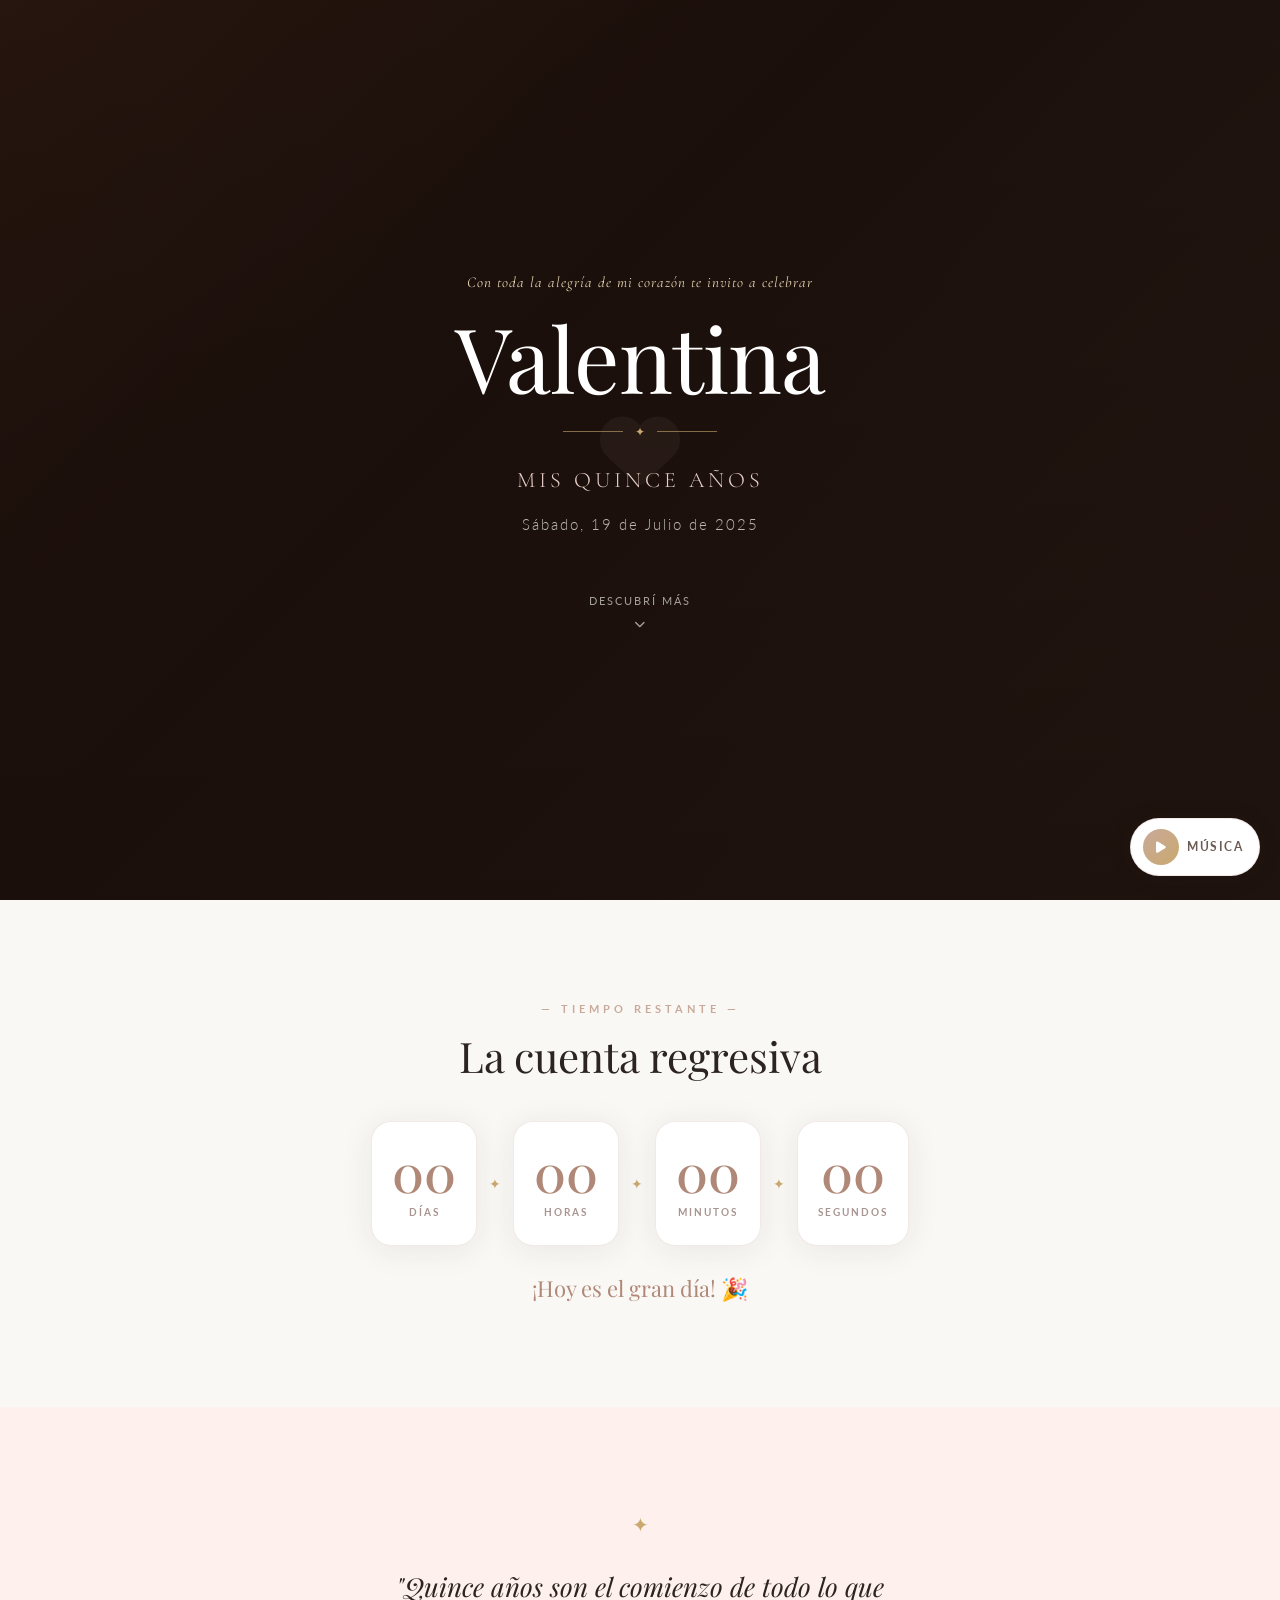
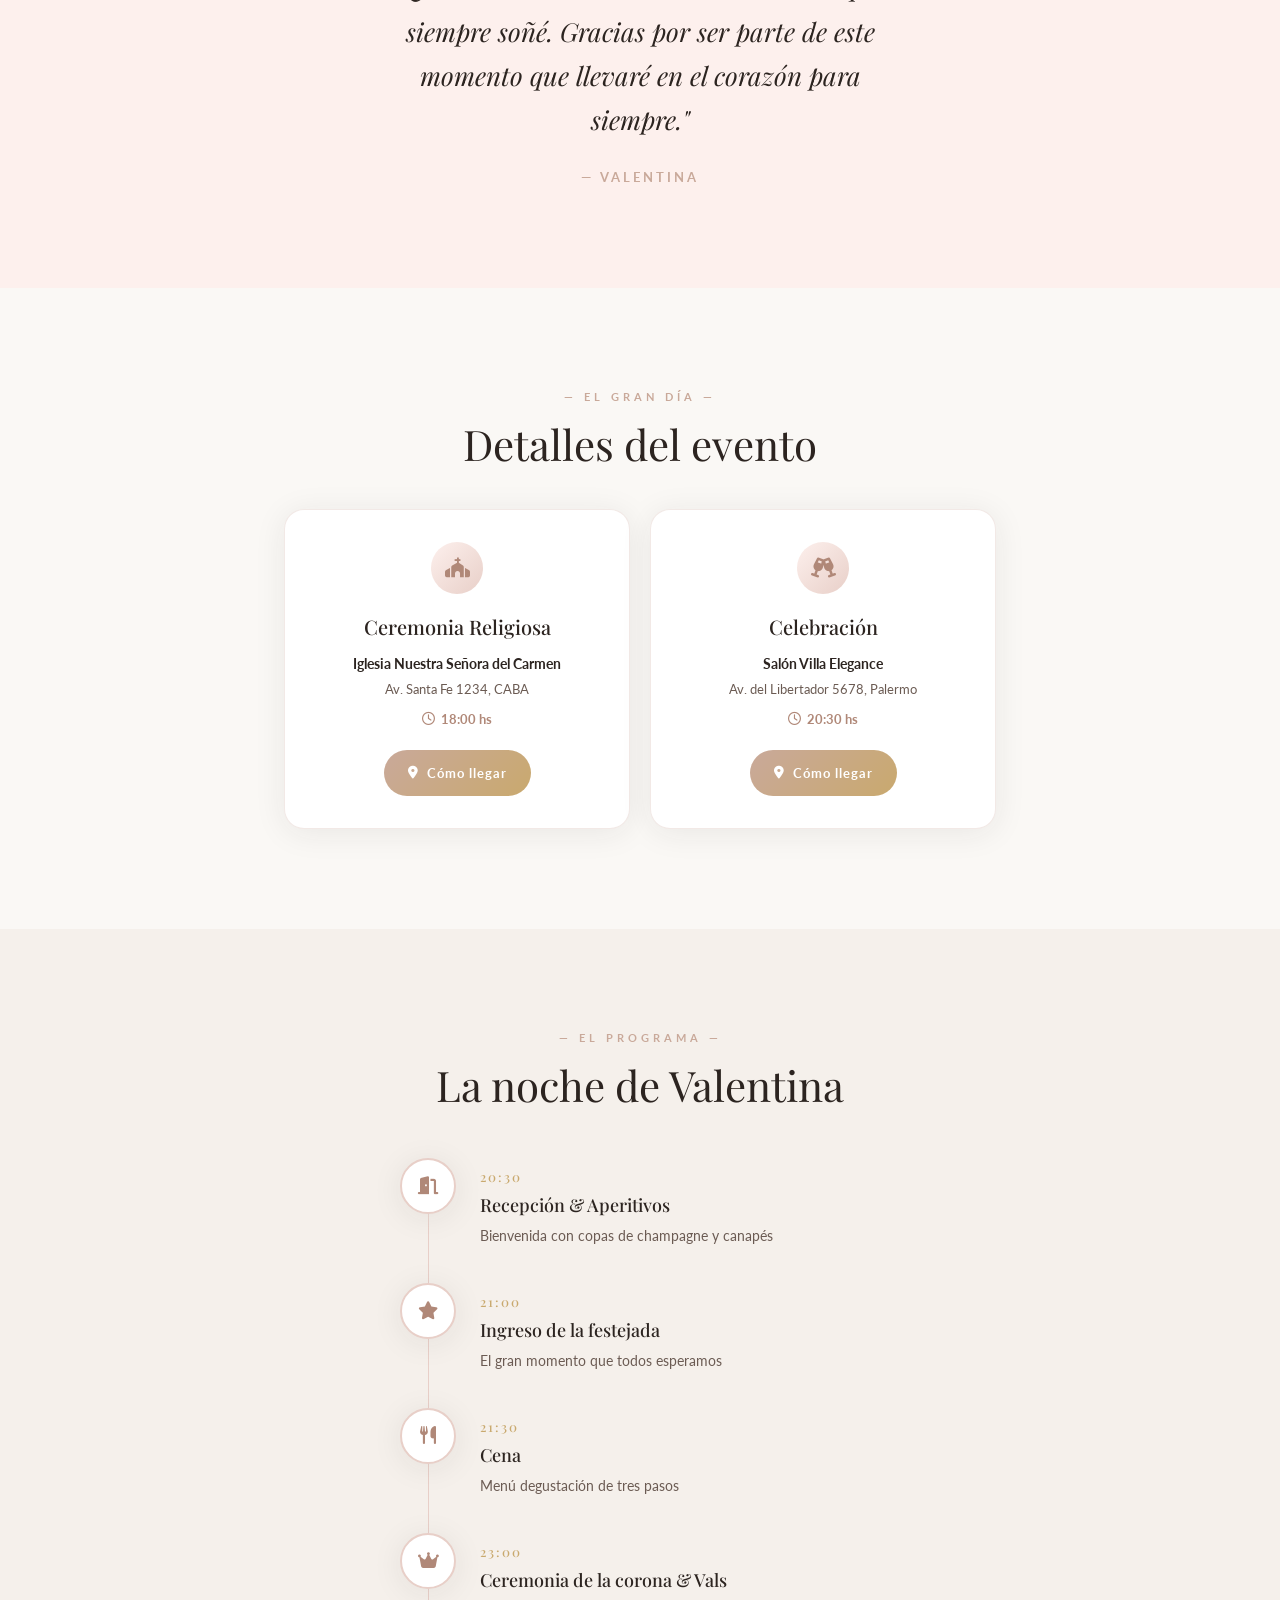
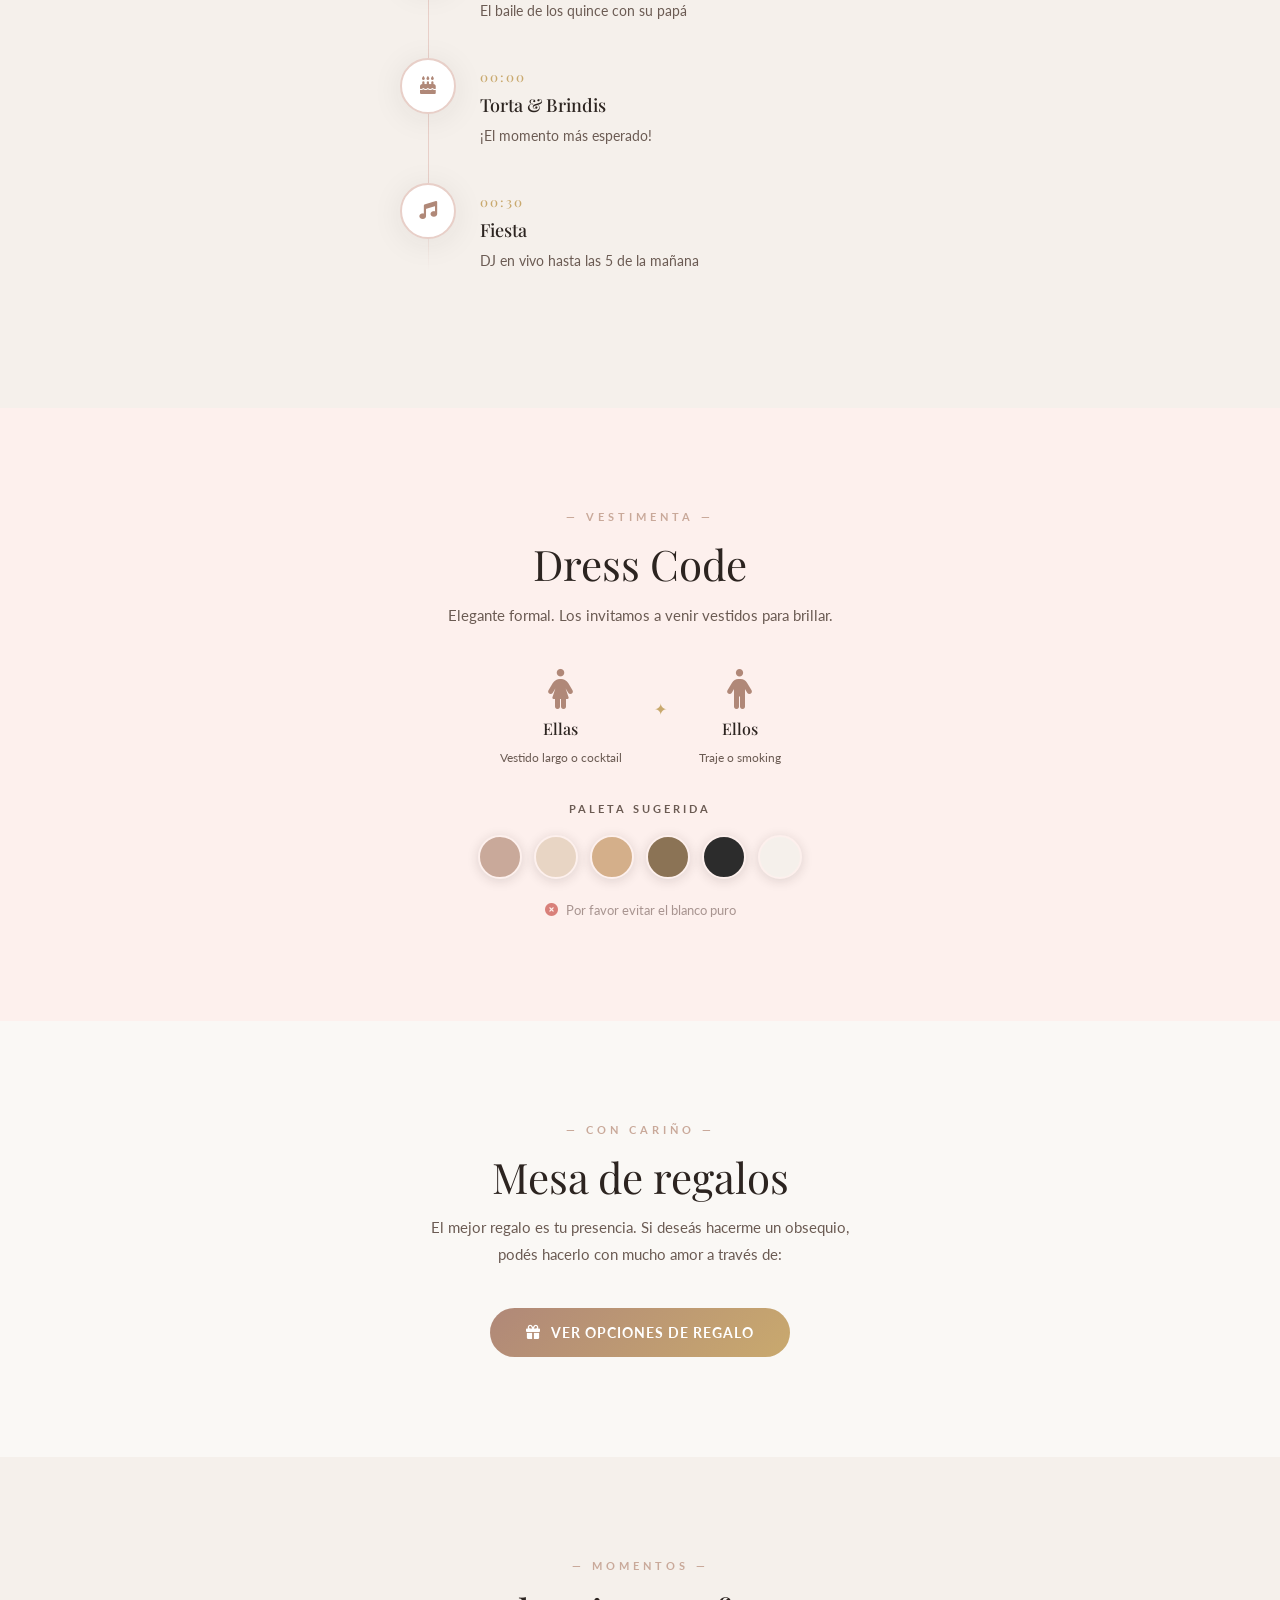
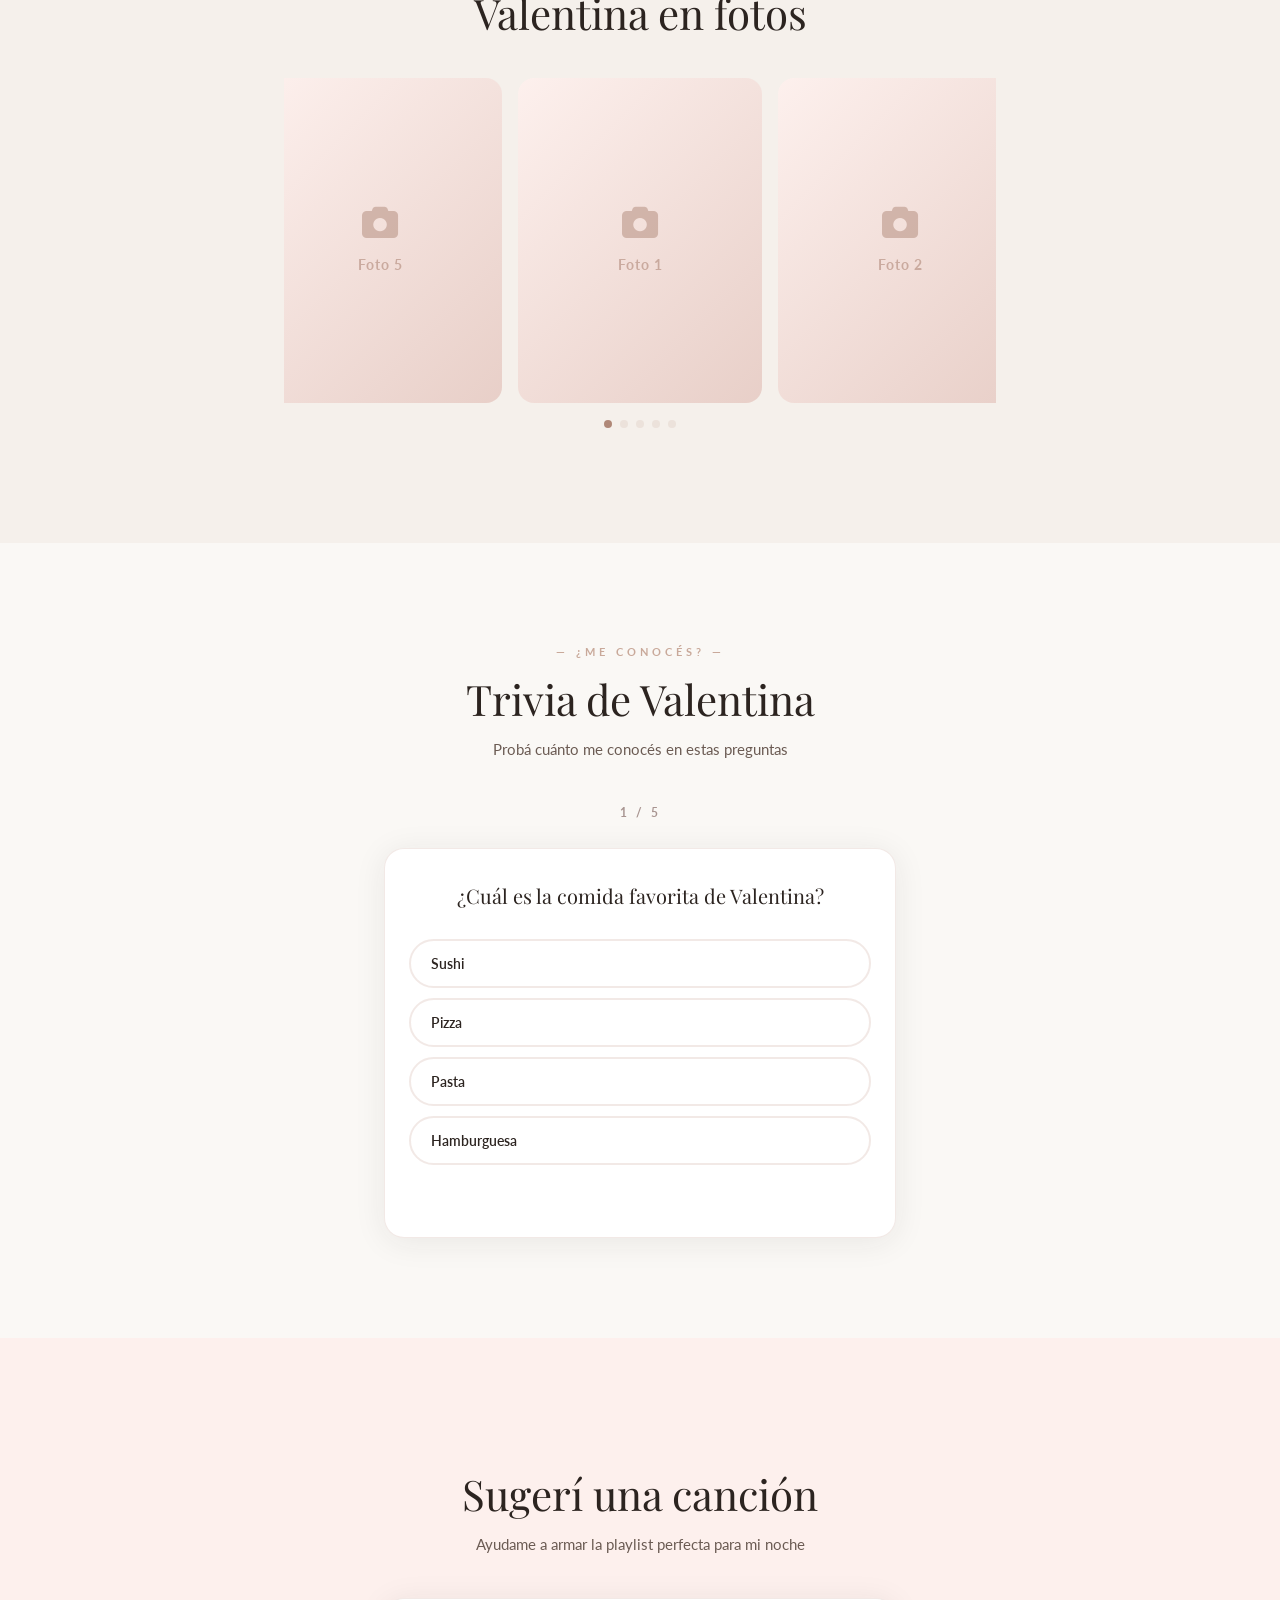
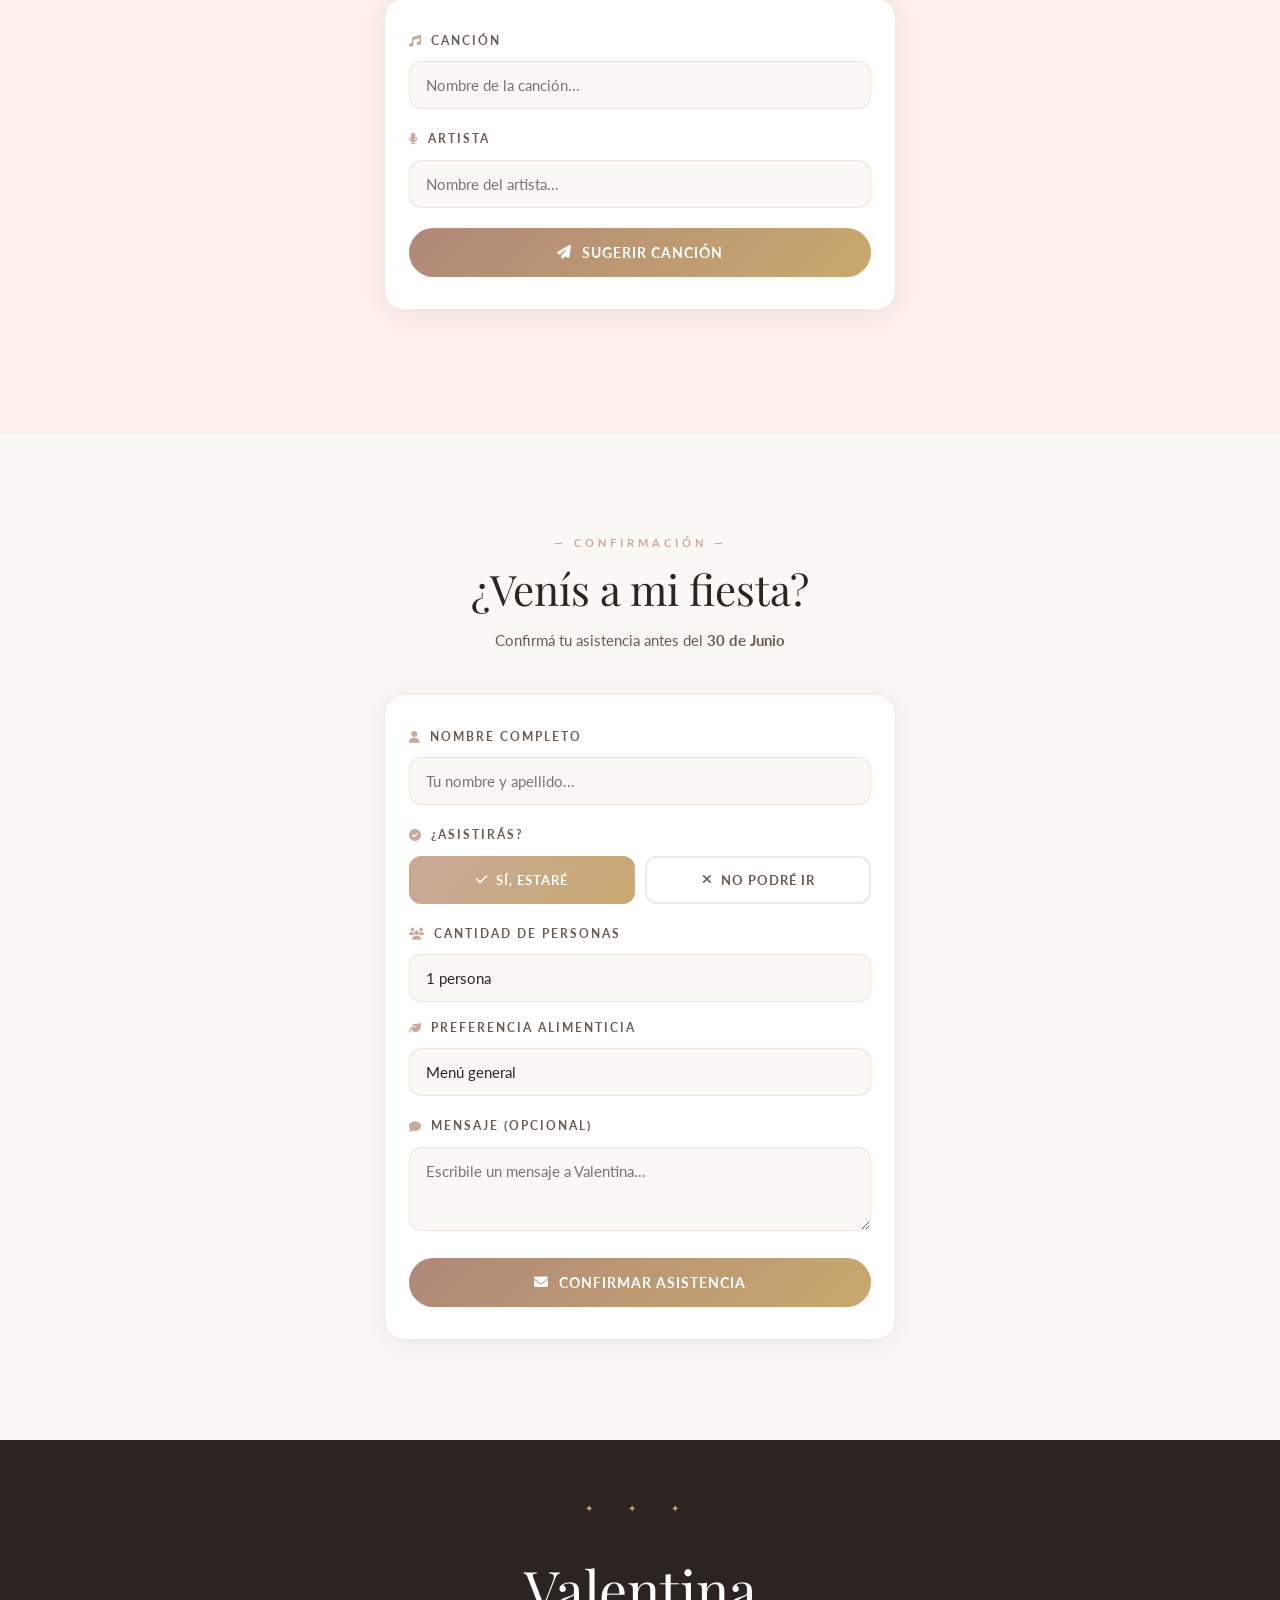
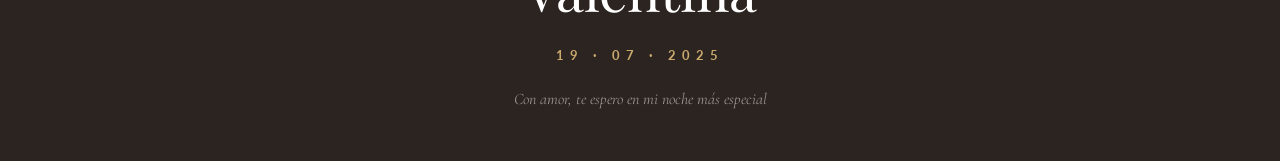
==== index.html @ 55b32919 "primera subida" ====
<!DOCTYPE html>
<html lang="es">
<head>
  <meta charset="UTF-8" />
  <meta name="viewport" content="width=device-width, initial-scale=1.0, maximum-scale=1.0" />
  <meta name="theme-color" content="#faf8f5" />
  <title>Valentina · XV Años</title>

  <!-- Preconnect -->
  <link rel="preconnect" href="https://fonts.googleapis.com" />
  <link rel="preconnect" href="https://fonts.gstatic.com" crossorigin />

  <!-- Google Fonts -->
  <link href="https://fonts.googleapis.com/css2?family=Playfair+Display:ital,wght@0,400;0,500;0,600;1,400;1,500&family=Lato:wght@300;400;700&family=Cormorant+Garamond:ital,wght@0,300;0,400;1,300;1,400&display=swap" rel="stylesheet" />

  <!-- Font Awesome -->
  <link rel="stylesheet" href="https://cdnjs.cloudflare.com/ajax/libs/font-awesome/6.5.0/css/all.min.css" />

  <!-- Swiper CSS -->
  <link rel="stylesheet" href="https://cdn.jsdelivr.net/npm/swiper@11/swiper-bundle.min.css" />

  <link rel="stylesheet" href="styles.css" />
</head>
<body>

  <!-- ░░░ PARTÍCULAS DE FONDO ░░░ -->
  <canvas id="particles-canvas"></canvas>

  <!-- ░░░ AUDIO PLAYER ░░░ -->
  <div id="audio-player">
    <button id="audio-btn" aria-label="Reproducir música">
      <i class="fas fa-play" id="audio-icon"></i>
    </button>
    <span>Música</span>
  </div>

  <!-- ░░░ HERO ░░░ -->
  <section id="hero">
    <div class="hero-overlay"></div>
    <div class="hero-image-placeholder">
      <!-- ✏️ EDITAR: Reemplazar por <img src="foto-valentina.jpg" alt="Valentina"> -->
      <div class="hero-placeholder-inner">
        <i class="fas fa-heart"></i>
      </div>
    </div>
    <div class="hero-content">
      <p class="hero-pretitle animate-item">Con toda la alegría de mi corazón te invito a celebrar</p>
      <h1 class="hero-name animate-item">Valentina</h1>
      <div class="hero-divider animate-item">
        <span class="divider-line"></span>
        <span class="divider-ornament">✦</span>
        <span class="divider-line"></span>
      </div>
      <p class="hero-subtitle animate-item">Mis Quince Años</p>
      <!-- ✏️ EDITAR: Fecha del evento -->
      <p class="hero-date animate-item">Sábado, 19 de Julio de 2025</p>
      <a href="#countdown" class="hero-scroll-cta animate-item">
        <span>Descubrí más</span>
        <i class="fas fa-chevron-down"></i>
      </a>
    </div>
  </section>

  <!-- ░░░ COUNTDOWN ░░░ -->
  <section id="countdown" class="section">
    <div class="container">
      <div class="section-label reveal">— Tiempo restante —</div>
      <h2 class="section-title reveal">La cuenta regresiva</h2>
      <div class="countdown-grid reveal">
        <div class="countdown-item">
          <span class="countdown-num" id="cd-days">00</span>
          <span class="countdown-label">Días</span>
        </div>
        <div class="countdown-sep">✦</div>
        <div class="countdown-item">
          <span class="countdown-num" id="cd-hours">00</span>
          <span class="countdown-label">Horas</span>
        </div>
        <div class="countdown-sep">✦</div>
        <div class="countdown-item">
          <span class="countdown-num" id="cd-mins">00</span>
          <span class="countdown-label">Minutos</span>
        </div>
        <div class="countdown-sep">✦</div>
        <div class="countdown-item">
          <span class="countdown-num" id="cd-secs">00</span>
          <span class="countdown-label">Segundos</span>
        </div>
      </div>
    </div>
  </section>

  <!-- ░░░ QUOTE ░░░ -->
  <section id="quote" class="section section-rose">
    <div class="container container-narrow">
      <div class="quote-ornament reveal">✦</div>
      <!-- ✏️ EDITAR: Frase de la festejada -->
      <blockquote class="quote-text reveal">
        "Quince años son el comienzo de todo lo que siempre soñé. Gracias por ser parte de este momento que llevaré en el corazón para siempre."
      </blockquote>
      <p class="quote-author reveal">— Valentina</p>
    </div>
  </section>

  <!-- ░░░ DETALLES DEL EVENTO ░░░ -->
  <section id="event-details" class="section">
    <div class="container">
      <div class="section-label reveal">— El gran día —</div>
      <h2 class="section-title reveal">Detalles del evento</h2>

      <div class="event-cards reveal">
        <!-- ✏️ EDITAR: Datos de la ceremonia -->
        <div class="event-card">
          <div class="event-card-icon"><i class="fas fa-church"></i></div>
          <h3>Ceremonia Religiosa</h3>
          <p class="event-place">Iglesia Nuestra Señora del Carmen</p>
          <p class="event-address">Av. Santa Fe 1234, CABA</p>
          <p class="event-time"><i class="far fa-clock"></i> 18:00 hs</p>
          <a class="btn-maps" href="https://maps.google.com/?q=Av.+Santa+Fe+1234+Buenos+Aires" target="_blank" rel="noopener">
            <i class="fas fa-location-dot"></i> Cómo llegar
          </a>
        </div>

        <!-- ✏️ EDITAR: Datos de la fiesta -->
        <div class="event-card">
          <div class="event-card-icon"><i class="fas fa-champagne-glasses"></i></div>
          <h3>Celebración</h3>
          <p class="event-place">Salón Villa Elegance</p>
          <p class="event-address">Av. del Libertador 5678, Palermo</p>
          <p class="event-time"><i class="far fa-clock"></i> 20:30 hs</p>
          <a class="btn-maps" href="https://maps.google.com/?q=Av.+del+Libertador+5678+Buenos+Aires" target="_blank" rel="noopener">
            <i class="fas fa-location-dot"></i> Cómo llegar
          </a>
        </div>
      </div>
    </div>
  </section>

  <!-- ░░░ ITINERARIO ░░░ -->
  <section id="itinerary" class="section section-light">
    <div class="container">
      <div class="section-label reveal">— El programa —</div>
      <h2 class="section-title reveal">La noche de Valentina</h2>

      <div class="timeline reveal">
        <!-- ✏️ EDITAR: Horarios del itinerario -->
        <div class="timeline-item">
          <div class="timeline-icon"><i class="fas fa-door-open"></i></div>
          <div class="timeline-content">
            <span class="timeline-time">20:30</span>
            <h4>Recepción & Aperitivos</h4>
            <p>Bienvenida con copas de champagne y canapés</p>
          </div>
        </div>
        <div class="timeline-item">
          <div class="timeline-icon"><i class="fas fa-star"></i></div>
          <div class="timeline-content">
            <span class="timeline-time">21:00</span>
            <h4>Ingreso de la festejada</h4>
            <p>El gran momento que todos esperamos</p>
          </div>
        </div>
        <div class="timeline-item">
          <div class="timeline-icon"><i class="fas fa-utensils"></i></div>
          <div class="timeline-content">
            <span class="timeline-time">21:30</span>
            <h4>Cena</h4>
            <p>Menú degustación de tres pasos</p>
          </div>
        </div>
        <div class="timeline-item">
          <div class="timeline-icon"><i class="fas fa-crown"></i></div>
          <div class="timeline-content">
            <span class="timeline-time">23:00</span>
            <h4>Ceremonia de la corona & Vals</h4>
            <p>El baile de los quince con su papá</p>
          </div>
        </div>
        <div class="timeline-item">
          <div class="timeline-icon"><i class="fas fa-cake-candles"></i></div>
          <div class="timeline-content">
            <span class="timeline-time">00:00</span>
            <h4>Torta & Brindis</h4>
            <p>¡El momento más esperado!</p>
          </div>
        </div>
        <div class="timeline-item">
          <div class="timeline-icon"><i class="fas fa-music"></i></div>
          <div class="timeline-content">
            <span class="timeline-time">00:30</span>
            <h4>Fiesta</h4>
            <p>DJ en vivo hasta las 5 de la mañana</p>
          </div>
        </div>
      </div>
    </div>
  </section>

  <!-- ░░░ DRESS CODE ░░░ -->
  <section id="dresscode" class="section section-rose">
    <div class="container container-narrow">
      <div class="section-label reveal">— Vestimenta —</div>
      <h2 class="section-title reveal">Dress Code</h2>
      <p class="section-subtitle reveal">Elegante formal. Los invitamos a venir vestidos para brillar.</p>

      <div class="dresscode-icons reveal">
        <div class="dresscode-item">
          <i class="fas fa-person-dress"></i>
          <span>Ellas</span>
          <small>Vestido largo o cocktail</small>
        </div>
        <div class="dresscode-divider">✦</div>
        <div class="dresscode-item">
          <i class="fas fa-person"></i>
          <span>Ellos</span>
          <small>Traje o smoking</small>
        </div>
      </div>

      <!-- ✏️ EDITAR: Paleta de colores sugerida -->
      <p class="dresscode-palette-label reveal">Paleta sugerida</p>
      <div class="color-palette reveal">
        <div class="color-swatch" style="background: #c9a99a;" title="Rosa viejo"></div>
        <div class="color-swatch" style="background: #e8d5c4;" title="Crema"></div>
        <div class="color-swatch" style="background: #d4af8a;" title="Champagne"></div>
        <div class="color-swatch" style="background: #8b7355;" title="Tostado"></div>
        <div class="color-swatch" style="background: #2c2c2c;" title="Negro"></div>
        <div class="color-swatch" style="background: #f5f0eb;" title="Blanco hueso"></div>
      </div>
      <p class="dresscode-avoid reveal"><i class="fas fa-circle-xmark"></i> Por favor evitar el blanco puro</p>
    </div>
  </section>

  <!-- ░░░ REGALO ░░░ -->
  <section id="gift" class="section">
    <div class="container container-narrow text-center">
      <div class="section-label reveal">— Con cariño —</div>
      <h2 class="section-title reveal">Mesa de regalos</h2>
      <p class="section-subtitle reveal">El mejor regalo es tu presencia. Si deseás hacerme un obsequio, podés hacerlo con mucho amor a través de:</p>
      <button class="btn-primary reveal" id="gift-btn">
        <i class="fas fa-gift"></i> Ver opciones de regalo
      </button>
    </div>
  </section>

  <!-- ░░░ GALERÍA ░░░ -->
  <section id="gallery" class="section section-light">
    <div class="container">
      <div class="section-label reveal">— Momentos —</div>
      <h2 class="section-title reveal">Valentina en fotos</h2>

      <!-- ✏️ EDITAR: Reemplazar src por fotos reales -->
      <div class="swiper gallery-swiper reveal">
        <div class="swiper-wrapper">
          <div class="swiper-slide">
            <div class="gallery-placeholder"><i class="fas fa-camera"></i><span>Foto 1</span></div>
          </div>
          <div class="swiper-slide">
            <div class="gallery-placeholder"><i class="fas fa-camera"></i><span>Foto 2</span></div>
          </div>
          <div class="swiper-slide">
            <div class="gallery-placeholder"><i class="fas fa-camera"></i><span>Foto 3</span></div>
          </div>
          <div class="swiper-slide">
            <div class="gallery-placeholder"><i class="fas fa-camera"></i><span>Foto 4</span></div>
          </div>
          <div class="swiper-slide">
            <div class="gallery-placeholder"><i class="fas fa-camera"></i><span>Foto 5</span></div>
          </div>
        </div>
        <div class="swiper-pagination"></div>
      </div>
    </div>
  </section>

  <!-- ░░░ TRIVIA ░░░ -->
  <section id="trivia" class="section">
    <div class="container container-narrow">
      <div class="section-label reveal">— ¿Me conocés? —</div>
      <h2 class="section-title reveal">Trivia de Valentina</h2>
      <p class="section-subtitle reveal">Probá cuánto me conocés en estas preguntas</p>

      <div id="trivia-container" class="reveal">
        <div class="trivia-progress">
          <span id="trivia-current">1</span> / <span id="trivia-total">5</span>
        </div>
        <div id="trivia-question-card" class="trivia-card">
          <p id="trivia-question"></p>
          <div id="trivia-options" class="trivia-options"></div>
          <p id="trivia-feedback" class="trivia-feedback"></p>
        </div>
        <div id="trivia-result" class="trivia-result" style="display:none">
          <i class="fas fa-star trivia-star"></i>
          <p id="trivia-score-text"></p>
          <button class="btn-secondary" id="trivia-restart">Jugar de nuevo</button>
        </div>
      </div>
    </div>
  </section>

  <!-- ░░░ PLAYLIST ░░░ -->
  <section id="playlist" class="section section-rose">
    <div class="container container-narrow">
      <div class="section-label reveal">— La banda sonora —</div>
      <h2 class="section-title reveal">Sugerí una canción</h2>
      <p class="section-subtitle reveal">Ayudame a armar la playlist perfecta para mi noche</p>

      <form id="playlist-form" class="form-card reveal">
        <div class="form-group">
          <label for="song-name"><i class="fas fa-music"></i> Canción</label>
          <input type="text" id="song-name" placeholder="Nombre de la canción..." required />
        </div>
        <div class="form-group">
          <label for="artist-name"><i class="fas fa-microphone"></i> Artista</label>
          <input type="text" id="artist-name" placeholder="Nombre del artista..." required />
        </div>
        <button type="submit" class="btn-primary full-width">
          <i class="fas fa-paper-plane"></i> Sugerir canción
        </button>
      </form>

      <div id="playlist-suggestions" class="playlist-suggestions"></div>
    </div>
  </section>

  <!-- ░░░ RSVP ░░░ -->
  <section id="rsvp" class="section">
    <div class="container container-narrow">
      <div class="section-label reveal">— Confirmación —</div>
      <h2 class="section-title reveal">¿Venís a mi fiesta?</h2>
      <p class="section-subtitle reveal">Confirmá tu asistencia antes del <strong>30 de Junio</strong></p>

      <form id="rsvp-form" class="form-card reveal">
        <div class="form-group">
          <label for="rsvp-name"><i class="fas fa-user"></i> Nombre completo</label>
          <input type="text" id="rsvp-name" placeholder="Tu nombre y apellido..." required />
        </div>

        <div class="form-group">
          <label><i class="fas fa-circle-check"></i> ¿Asistirás?</label>
          <div class="rsvp-toggle">
            <button type="button" class="toggle-btn active" data-value="si" id="rsvp-yes">
              <i class="fas fa-check"></i> Sí, estaré
            </button>
            <button type="button" class="toggle-btn" data-value="no" id="rsvp-no">
              <i class="fas fa-times"></i> No podré ir
            </button>
          </div>
          <input type="hidden" id="rsvp-attending" value="si" />
        </div>

        <div class="form-group" id="rsvp-extra">
          <label for="rsvp-guests"><i class="fas fa-users"></i> Cantidad de personas</label>
          <select id="rsvp-guests">
            <option value="1">1 persona</option>
            <option value="2">2 personas</option>
            <option value="3">3 personas</option>
            <option value="4">4 personas</option>
            <option value="5">5 personas</option>
          </select>

          <label for="rsvp-food" style="margin-top:16px"><i class="fas fa-leaf"></i> Preferencia alimenticia</label>
          <select id="rsvp-food">
            <option value="general">Menú general</option>
            <option value="vegetariano">Vegetariano</option>
            <option value="vegano">Vegano</option>
            <option value="celiaco">Sin gluten (Celíaco)</option>
          </select>
        </div>

        <div class="form-group">
          <label for="rsvp-message"><i class="fas fa-comment"></i> Mensaje (opcional)</label>
          <textarea id="rsvp-message" placeholder="Escribile un mensaje a Valentina..." rows="3"></textarea>
        </div>

        <button type="submit" class="btn-primary full-width" id="rsvp-submit">
          <i class="fas fa-envelope"></i> Confirmar asistencia
        </button>
      </form>

      <div id="rsvp-success" class="rsvp-success" style="display:none">
        <div class="success-icon"><i class="fas fa-heart"></i></div>
        <h3>¡Gracias!</h3>
        <p id="rsvp-success-msg"></p>
      </div>
    </div>
  </section>

  <!-- ░░░ FOOTER ░░░ -->
  <footer id="footer">
    <div class="footer-ornament">✦ ✦ ✦</div>
    <h3 class="footer-name">Valentina</h3>
    <p class="footer-date">19 · 07 · 2025</p>
    <p class="footer-caption">Con amor, te espero en mi noche más especial</p>
  </footer>

  <!-- ░░░ MODAL REGALO ░░░ -->
  <div id="gift-modal" class="modal" role="dialog" aria-modal="true" aria-labelledby="modal-title">
    <div class="modal-overlay" id="modal-overlay"></div>
    <div class="modal-content">
      <button class="modal-close" id="modal-close" aria-label="Cerrar">
        <i class="fas fa-times"></i>
      </button>
      <div class="modal-ornament">✦</div>
      <h3 id="modal-title">Mesa de Regalos</h3>
      <p class="modal-subtitle">Tu presencia es el mejor regalo. Si querés hacerme un obsequio, con mucho cariño podés usar:</p>

      <!-- ✏️ EDITAR: Datos bancarios -->
      <div class="modal-data-item">
        <span class="modal-data-label"><i class="fas fa-building-columns"></i> Transferencia bancaria</span>
        <div class="modal-data-row">
          <span>Alias:</span>
          <strong id="alias-text">valentina.quince</strong>
          <button class="btn-copy" onclick="copyText('alias-text')">
            <i class="fas fa-copy"></i>
          </button>
        </div>
        <div class="modal-data-row">
          <span>CBU:</span>
          <strong id="cbu-text">0000003100012345678901</strong>
          <button class="btn-copy" onclick="copyText('cbu-text')">
            <i class="fas fa-copy"></i>
          </button>
        </div>
        <div class="modal-data-row">
          <span>Titular:</span>
          <strong>Valentina García</strong>
        </div>
      </div>

      <div class="modal-data-item">
        <span class="modal-data-label"><i class="fas fa-credit-card"></i> Tarjeta de regalo</span>
        <p class="modal-small-text">También podés acercarte el día del evento con una tarjeta o sobre.</p>
      </div>

      <p class="modal-note">¡Desde ya, muchísimas gracias! 🎁</p>
      <button class="btn-secondary full-width" id="modal-close-btn">Cerrar</button>
    </div>
  </div>

  <!-- Scripts -->
  <script src="https://cdn.jsdelivr.net/npm/swiper@11/swiper-bundle.min.js"></script>
  <script src="script.js"></script>
</body>
</html>
---- styles.css ----
/* =============================================
   VARIABLES GLOBALES — EDITAR COLORES AQUÍ
   ============================================= */
:root {
  --color-bg:          #faf8f5;
  --color-bg-light:    #f5f0eb;
  --color-bg-rose:     #fdf0ed;
  --color-rose:        #c9a99a;
  --color-rose-dark:   #b08878;
  --color-rose-light:  #e8cfc8;
  --color-gold:        #c9a96e;
  --color-gold-light:  #e8d5b0;
  --color-text:        #2c2420;
  --color-text-mid:    #6b5b53;
  --color-text-light:  #a89490;
  --color-white:       #ffffff;
  --color-border:      rgba(201,169,154,0.25);

  --font-display:      'Playfair Display', Georgia, serif;
  --font-italic:       'Cormorant Garamond', Georgia, serif;
  --font-body:         'Lato', sans-serif;

  --radius-card:       20px;
  --radius-btn:        100px;
  --shadow-soft:       0 4px 32px rgba(44,36,32,0.08);
  --shadow-card:       0 2px 24px rgba(44,36,32,0.1);
  --transition:        0.35s cubic-bezier(0.4, 0, 0.2, 1);
}

/* =============================================
   RESET & BASE
   ============================================= */
*, *::before, *::after { box-sizing: border-box; margin: 0; padding: 0; }

html {
  scroll-behavior: smooth;
  -webkit-font-smoothing: antialiased;
  text-rendering: optimizeLegibility;
}

body {
  font-family: var(--font-body);
  background: var(--color-bg);
  color: var(--color-text);
  line-height: 1.7;
  overflow-x: hidden;
}

img { max-width: 100%; display: block; }

a { text-decoration: none; color: inherit; }

/* =============================================
   PARTÍCULAS DE FONDO
   ============================================= */
#particles-canvas {
  position: fixed;
  top: 0; left: 0;
  width: 100%; height: 100%;
  pointer-events: none;
  z-index: 0;
  opacity: 0.5;
}

/* =============================================
   AUDIO PLAYER
   ============================================= */
#audio-player {
  position: fixed;
  bottom: 24px;
  right: 20px;
  z-index: 1000;
  display: flex;
  align-items: center;
  gap: 8px;
  background: var(--color-white);
  border: 1px solid var(--color-border);
  border-radius: var(--radius-btn);
  padding: 10px 16px 10px 12px;
  box-shadow: var(--shadow-card);
  cursor: pointer;
  transition: var(--transition);
  user-select: none;
}

#audio-player:hover { transform: translateY(-2px); box-shadow: 0 6px 32px rgba(44,36,32,0.15); }

#audio-btn {
  width: 36px; height: 36px;
  border-radius: 50%;
  background: linear-gradient(135deg, var(--color-rose), var(--color-gold));
  border: none;
  cursor: pointer;
  color: white;
  font-size: 13px;
  display: flex; align-items: center; justify-content: center;
  transition: var(--transition);
  flex-shrink: 0;
}

#audio-btn:hover { transform: scale(1.1); }

#audio-player span {
  font-size: 12px;
  font-weight: 700;
  letter-spacing: 1.5px;
  text-transform: uppercase;
  color: var(--color-text-mid);
}

/* =============================================
   HERO
   ============================================= */
#hero {
  position: relative;
  min-height: 100svh;
  display: flex;
  align-items: center;
  justify-content: center;
  overflow: hidden;
  background: #1a0f0b;
}

.hero-overlay {
  position: absolute;
  inset: 0;
  background: linear-gradient(
    to bottom,
    rgba(26,15,11,0.3) 0%,
    rgba(26,15,11,0.55) 50%,
    rgba(26,15,11,0.75) 100%
  );
  z-index: 1;
}

.hero-image-placeholder {
  position: absolute;
  inset: 0;
  overflow: hidden;
}

/* Fondo de placeholder — reemplazar con <img> real */
.hero-placeholder-inner {
  width: 100%; height: 100%;
  background: linear-gradient(135deg, #2c1810 0%, #1a0f0b 40%, #2d1e18 100%);
  display: flex;
  align-items: center;
  justify-content: center;
}

.hero-placeholder-inner i {
  font-size: 80px;
  color: rgba(201,169,154,0.15);
}

/* Cuando se usa imagen real */
.hero-image-placeholder img {
  width: 100%; height: 100%;
  object-fit: cover;
  object-position: center top;
}

.hero-content {
  position: relative;
  z-index: 2;
  text-align: center;
  padding: 40px 24px;
  max-width: 480px;
  width: 100%;
}

.hero-pretitle {
  font-family: var(--font-italic);
  font-style: italic;
  font-size: 15px;
  color: var(--color-gold-light);
  letter-spacing: 1px;
  margin-bottom: 16px;
  opacity: 0;
  animation: fadeSlideUp 1s 0.4s forwards;
}

.hero-name {
  font-family: var(--font-display);
  font-size: clamp(56px, 15vw, 90px);
  font-weight: 400;
  color: var(--color-white);
  line-height: 1;
  letter-spacing: -1px;
  margin-bottom: 20px;
  opacity: 0;
  animation: fadeSlideUp 1s 0.6s forwards;
}

.hero-divider {
  display: flex;
  align-items: center;
  justify-content: center;
  gap: 12px;
  margin-bottom: 20px;
  opacity: 0;
  animation: fadeSlideUp 1s 0.8s forwards;
}

.divider-line {
  display: block;
  width: 60px;
  height: 1px;
  background: var(--color-gold);
  opacity: 0.6;
}

.divider-ornament {
  color: var(--color-gold);
  font-size: 12px;
}

.hero-subtitle {
  font-family: var(--font-italic);
  font-size: 22px;
  font-weight: 300;
  color: var(--color-rose-light);
  letter-spacing: 4px;
  text-transform: uppercase;
  margin-bottom: 12px;
  opacity: 0;
  animation: fadeSlideUp 1s 1s forwards;
}

.hero-date {
  font-size: 15px;
  font-weight: 300;
  color: rgba(255,255,255,0.7);
  letter-spacing: 2px;
  margin-bottom: 48px;
  opacity: 0;
  animation: fadeSlideUp 1s 1.2s forwards;
}

.hero-scroll-cta {
  display: inline-flex;
  flex-direction: column;
  align-items: center;
  gap: 8px;
  color: rgba(255,255,255,0.6);
  font-size: 11px;
  letter-spacing: 2px;
  text-transform: uppercase;
  opacity: 0;
  animation: fadeSlideUp 1s 1.4s forwards;
}

.hero-scroll-cta i {
  animation: bobDown 2s ease-in-out infinite;
}

@keyframes bobDown {
  0%, 100% { transform: translateY(0); }
  50% { transform: translateY(6px); }
}

/* =============================================
   LAYOUT: SECTIONS & CONTAINERS
   ============================================= */
.section {
  position: relative;
  z-index: 1;
  padding: 80px 0;
}

.section-light { background: var(--color-bg-light); }
.section-rose  { background: var(--color-bg-rose); }

.container {
  max-width: 760px;
  margin: 0 auto;
  padding: 0 24px;
}

.container-narrow {
  max-width: 560px;
}

.text-center { text-align: center; }

/* =============================================
   SECTION HEADERS
   ============================================= */
.section-label {
  font-family: var(--font-body);
  font-size: 11px;
  font-weight: 700;
  letter-spacing: 4px;
  text-transform: uppercase;
  color: var(--color-rose);
  text-align: center;
  margin-bottom: 12px;
}

.section-title {
  font-family: var(--font-display);
  font-size: clamp(30px, 7vw, 42px);
  font-weight: 400;
  color: var(--color-text);
  text-align: center;
  line-height: 1.2;
  margin-bottom: 12px;
}

.section-subtitle {
  font-size: 15px;
  color: var(--color-text-mid);
  text-align: center;
  max-width: 420px;
  margin: 0 auto 40px;
  line-height: 1.8;
}

/* =============================================
   SCROLL REVEAL ANIMATION
   ============================================= */
.reveal {
  opacity: 0;
  transform: translateY(28px);
  transition: opacity 0.7s ease, transform 0.7s ease;
}

.reveal.visible {
  opacity: 1;
  transform: translateY(0);
}

/* =============================================
   COUNTDOWN
   ============================================= */
.countdown-grid {
  display: flex;
  align-items: center;
  justify-content: center;
  flex-wrap: wrap;
  gap: 8px;
  margin-top: 40px;
}

.countdown-item {
  display: flex;
  flex-direction: column;
  align-items: center;
  background: var(--color-white);
  border: 1px solid var(--color-border);
  border-radius: var(--radius-card);
  padding: 24px 20px;
  min-width: 80px;
  box-shadow: var(--shadow-soft);
}

.countdown-num {
  font-family: var(--font-display);
  font-size: clamp(36px, 9vw, 52px);
  font-weight: 500;
  color: var(--color-rose-dark);
  line-height: 1;
  display: block;
  transition: transform 0.1s;
}

.countdown-num.flip {
  animation: numFlip 0.15s ease-in-out;
}

@keyframes numFlip {
  0% { transform: scale(1); }
  50% { transform: scale(1.15); }
  100% { transform: scale(1); }
}

.countdown-label {
  font-size: 10px;
  font-weight: 700;
  letter-spacing: 2px;
  text-transform: uppercase;
  color: var(--color-text-light);
  margin-top: 6px;
}

.countdown-sep {
  color: var(--color-gold);
  font-size: 14px;
  margin: 0 4px;
}

/* =============================================
   QUOTE
   ============================================= */
.quote-ornament {
  text-align: center;
  color: var(--color-gold);
  font-size: 20px;
  margin-bottom: 24px;
  display: block;
}

.quote-text {
  font-family: var(--font-display);
  font-style: italic;
  font-size: clamp(20px, 5vw, 26px);
  font-weight: 400;
  color: var(--color-text);
  text-align: center;
  line-height: 1.7;
  margin-bottom: 24px;
  quotes: "\201C" "\201D";
}

.quote-author {
  font-size: 13px;
  font-weight: 700;
  letter-spacing: 3px;
  text-transform: uppercase;
  color: var(--color-rose);
  text-align: center;
}

/* =============================================
   EVENT CARDS
   ============================================= */
.event-cards {
  display: grid;
  grid-template-columns: 1fr;
  gap: 20px;
  margin-top: 40px;
}

@media (min-width: 520px) {
  .event-cards { grid-template-columns: 1fr 1fr; }
}

.event-card {
  background: var(--color-white);
  border: 1px solid var(--color-border);
  border-radius: var(--radius-card);
  padding: 32px 24px;
  text-align: center;
  box-shadow: var(--shadow-soft);
  transition: var(--transition);
}

.event-card:hover {
  transform: translateY(-4px);
  box-shadow: 0 12px 40px rgba(44,36,32,0.12);
}

.event-card-icon {
  width: 52px; height: 52px;
  border-radius: 50%;
  background: linear-gradient(135deg, var(--color-bg-rose), var(--color-rose-light));
  display: flex; align-items: center; justify-content: center;
  margin: 0 auto 16px;
  color: var(--color-rose-dark);
  font-size: 20px;
}

.event-card h3 {
  font-family: var(--font-display);
  font-size: 20px;
  font-weight: 500;
  color: var(--color-text);
  margin-bottom: 8px;
}

.event-place {
  font-weight: 700;
  font-size: 14px;
  color: var(--color-text);
  margin-bottom: 4px;
}

.event-address {
  font-size: 13px;
  color: var(--color-text-mid);
  margin-bottom: 8px;
  line-height: 1.5;
}

.event-time {
  font-size: 13px;
  color: var(--color-rose-dark);
  font-weight: 700;
  margin-bottom: 20px;
  display: flex;
  align-items: center;
  justify-content: center;
  gap: 6px;
}

/* =============================================
   BUTTONS
   ============================================= */
.btn-maps {
  display: inline-flex;
  align-items: center;
  gap: 8px;
  background: linear-gradient(135deg, var(--color-rose), var(--color-gold));
  color: var(--color-white);
  font-family: var(--font-body);
  font-size: 13px;
  font-weight: 700;
  letter-spacing: 1px;
  padding: 12px 24px;
  border-radius: var(--radius-btn);
  border: none;
  cursor: pointer;
  transition: var(--transition);
  white-space: nowrap;
}

.btn-maps:hover { transform: translateY(-2px); box-shadow: 0 6px 20px rgba(201,169,154,0.4); }

.btn-primary {
  display: inline-flex;
  align-items: center;
  justify-content: center;
  gap: 10px;
  background: linear-gradient(135deg, var(--color-rose-dark), var(--color-gold));
  color: var(--color-white);
  font-family: var(--font-body);
  font-size: 14px;
  font-weight: 700;
  letter-spacing: 1px;
  padding: 16px 36px;
  border-radius: var(--radius-btn);
  border: none;
  cursor: pointer;
  transition: var(--transition);
  text-transform: uppercase;
}

.btn-primary:hover { transform: translateY(-3px); box-shadow: 0 8px 28px rgba(201,169,110,0.4); }
.btn-primary:active { transform: translateY(0); }

.btn-secondary {
  display: inline-flex;
  align-items: center;
  justify-content: center;
  gap: 10px;
  background: transparent;
  color: var(--color-rose-dark);
  font-family: var(--font-body);
  font-size: 13px;
  font-weight: 700;
  letter-spacing: 1px;
  padding: 14px 32px;
  border-radius: var(--radius-btn);
  border: 2px solid var(--color-rose-light);
  cursor: pointer;
  transition: var(--transition);
  text-transform: uppercase;
}

.btn-secondary:hover { background: var(--color-bg-rose); border-color: var(--color-rose); }

.full-width { width: 100%; }

/* =============================================
   TIMELINE
   ============================================= */
.timeline {
  position: relative;
  margin-top: 48px;
  max-width: 480px;
  margin-left: auto;
  margin-right: auto;
}

.timeline::before {
  content: '';
  position: absolute;
  left: 28px;
  top: 0; bottom: 0;
  width: 1px;
  background: linear-gradient(to bottom, transparent, var(--color-rose-light) 10%, var(--color-rose-light) 90%, transparent);
}

.timeline-item {
  display: flex;
  gap: 24px;
  margin-bottom: 36px;
  align-items: flex-start;
  position: relative;
}

.timeline-icon {
  flex-shrink: 0;
  width: 56px; height: 56px;
  border-radius: 50%;
  background: var(--color-white);
  border: 2px solid var(--color-rose-light);
  display: flex; align-items: center; justify-content: center;
  color: var(--color-rose-dark);
  font-size: 18px;
  z-index: 1;
  transition: var(--transition);
  box-shadow: var(--shadow-soft);
}

.timeline-item:hover .timeline-icon {
  background: linear-gradient(135deg, var(--color-rose), var(--color-gold));
  color: white;
  border-color: transparent;
  transform: scale(1.05);
}

.timeline-content {
  padding-top: 8px;
  flex: 1;
}

.timeline-time {
  font-family: var(--font-display);
  font-size: 13px;
  font-weight: 500;
  color: var(--color-gold);
  letter-spacing: 2px;
  display: block;
  margin-bottom: 2px;
}

.timeline-content h4 {
  font-family: var(--font-display);
  font-size: 18px;
  font-weight: 500;
  color: var(--color-text);
  margin-bottom: 4px;
}

.timeline-content p {
  font-size: 14px;
  color: var(--color-text-mid);
  line-height: 1.6;
}

/* =============================================
   DRESS CODE
   ============================================= */
.dresscode-icons {
  display: flex;
  align-items: flex-start;
  justify-content: center;
  gap: 32px;
  margin: 40px 0 32px;
  flex-wrap: wrap;
}

.dresscode-item {
  display: flex;
  flex-direction: column;
  align-items: center;
  gap: 6px;
}

.dresscode-item i {
  font-size: 40px;
  color: var(--color-rose-dark);
}

.dresscode-item span {
  font-family: var(--font-display);
  font-size: 16px;
  font-weight: 500;
  color: var(--color-text);
}

.dresscode-item small {
  font-size: 12px;
  color: var(--color-text-mid);
  text-align: center;
}

.dresscode-divider {
  align-self: center;
  color: var(--color-gold);
  font-size: 16px;
  margin-top: -20px;
}

.dresscode-palette-label {
  font-size: 11px;
  font-weight: 700;
  letter-spacing: 3px;
  text-transform: uppercase;
  color: var(--color-text-mid);
  text-align: center;
  margin-bottom: 16px;
}

.color-palette {
  display: flex;
  justify-content: center;
  gap: 12px;
  flex-wrap: wrap;
  margin-bottom: 20px;
}

.color-swatch {
  width: 44px; height: 44px;
  border-radius: 50%;
  border: 2px solid var(--color-bg-rose);
  box-shadow: 0 2px 12px rgba(44,36,32,0.15);
  cursor: pointer;
  transition: transform 0.2s;
}

.color-swatch:hover { transform: scale(1.15); }

.dresscode-avoid {
  font-size: 13px;
  color: var(--color-text-light);
  text-align: center;
  display: flex;
  align-items: center;
  justify-content: center;
  gap: 8px;
}

.dresscode-avoid i { color: #d9807a; }

/* =============================================
   GALLERY (SWIPER)
   ============================================= */
.gallery-swiper {
  margin-top: 40px;
  padding-bottom: 40px !important;
}

.gallery-swiper .swiper-slide {
  border-radius: 16px;
  overflow: hidden;
  aspect-ratio: 3/4;
}

.gallery-placeholder {
  width: 100%; height: 100%;
  background: linear-gradient(135deg, var(--color-bg-rose), var(--color-rose-light));
  display: flex;
  flex-direction: column;
  align-items: center;
  justify-content: center;
  gap: 12px;
  color: var(--color-rose-dark);
}

.gallery-placeholder i { font-size: 36px; opacity: 0.5; }
.gallery-placeholder span { font-size: 14px; font-weight: 700; letter-spacing: 1px; opacity: 0.6; }

.gallery-swiper .swiper-pagination-bullet {
  background: var(--color-rose);
}

.gallery-swiper .swiper-pagination-bullet-active {
  background: var(--color-rose-dark);
}

/* =============================================
   TRIVIA
   ============================================= */
.trivia-progress {
  text-align: center;
  font-size: 12px;
  font-weight: 700;
  letter-spacing: 3px;
  color: var(--color-text-light);
  text-transform: uppercase;
  margin-bottom: 24px;
}

.trivia-card {
  background: var(--color-white);
  border: 1px solid var(--color-border);
  border-radius: var(--radius-card);
  padding: 32px 24px;
  box-shadow: var(--shadow-soft);
}

#trivia-question {
  font-family: var(--font-display);
  font-size: 20px;
  font-weight: 400;
  color: var(--color-text);
  text-align: center;
  margin-bottom: 28px;
  line-height: 1.5;
}

.trivia-options {
  display: flex;
  flex-direction: column;
  gap: 10px;
  margin-bottom: 20px;
}

.trivia-option {
  padding: 14px 20px;
  border: 2px solid var(--color-border);
  border-radius: var(--radius-btn);
  background: transparent;
  font-family: var(--font-body);
  font-size: 14px;
  font-weight: 600;
  color: var(--color-text);
  cursor: pointer;
  transition: var(--transition);
  text-align: left;
}

.trivia-option:hover:not(:disabled) {
  border-color: var(--color-rose);
  background: var(--color-bg-rose);
  color: var(--color-rose-dark);
}

.trivia-option.correct {
  background: #e8f5e9;
  border-color: #66bb6a;
  color: #2e7d32;
}

.trivia-option.incorrect {
  background: #ffebee;
  border-color: #ef9a9a;
  color: #c62828;
}

.trivia-option.reveal-correct {
  background: #e8f5e9;
  border-color: #66bb6a;
  color: #2e7d32;
  opacity: 0.7;
}

.trivia-feedback {
  text-align: center;
  font-size: 14px;
  font-weight: 700;
  min-height: 20px;
  color: var(--color-text-mid);
}

.trivia-result {
  text-align: center;
  padding: 32px 24px;
  background: var(--color-white);
  border: 1px solid var(--color-border);
  border-radius: var(--radius-card);
  box-shadow: var(--shadow-soft);
}

.trivia-star {
  font-size: 48px;
  color: var(--color-gold);
  display: block;
  margin-bottom: 16px;
  animation: spinStar 1s ease forwards;
}

@keyframes spinStar {
  from { transform: rotate(-20deg) scale(0.5); opacity: 0; }
  to { transform: rotate(0deg) scale(1); opacity: 1; }
}

.trivia-result p {
  font-family: var(--font-display);
  font-size: 20px;
  color: var(--color-text);
  margin-bottom: 24px;
  line-height: 1.5;
}

/* =============================================
   FORMS
   ============================================= */
.form-card {
  background: var(--color-white);
  border: 1px solid var(--color-border);
  border-radius: var(--radius-card);
  padding: 32px 24px;
  box-shadow: var(--shadow-soft);
}

.form-group {
  margin-bottom: 20px;
}

.form-group label {
  display: flex;
  align-items: center;
  gap: 8px;
  font-size: 12px;
  font-weight: 700;
  letter-spacing: 2px;
  text-transform: uppercase;
  color: var(--color-text-mid);
  margin-bottom: 10px;
}

.form-group label i { color: var(--color-rose); }

.form-group input,
.form-group select,
.form-group textarea {
  width: 100%;
  padding: 14px 16px;
  border: 1.5px solid var(--color-border);
  border-radius: 12px;
  background: var(--color-bg);
  font-family: var(--font-body);
  font-size: 15px;
  color: var(--color-text);
  transition: var(--transition);
  outline: none;
  -webkit-appearance: none;
}

.form-group input:focus,
.form-group select:focus,
.form-group textarea:focus {
  border-color: var(--color-rose);
  background: var(--color-white);
  box-shadow: 0 0 0 3px rgba(201,169,154,0.2);
}

.form-group textarea { resize: vertical; min-height: 80px; }

/* RSVP Toggle */
.rsvp-toggle {
  display: grid;
  grid-template-columns: 1fr 1fr;
  gap: 10px;
}

.toggle-btn {
  padding: 14px;
  border: 2px solid var(--color-border);
  border-radius: 12px;
  background: transparent;
  font-family: var(--font-body);
  font-size: 13px;
  font-weight: 700;
  color: var(--color-text-mid);
  cursor: pointer;
  transition: var(--transition);
  display: flex;
  align-items: center;
  justify-content: center;
  gap: 8px;
  text-transform: uppercase;
  letter-spacing: 1px;
}

.toggle-btn.active {
  background: linear-gradient(135deg, var(--color-rose), var(--color-gold));
  border-color: transparent;
  color: white;
}

/* RSVP Success */
.rsvp-success {
  text-align: center;
  padding: 48px 24px;
}

.success-icon {
  width: 72px; height: 72px;
  border-radius: 50%;
  background: linear-gradient(135deg, var(--color-rose), var(--color-gold));
  display: flex; align-items: center; justify-content: center;
  margin: 0 auto 24px;
  font-size: 28px;
  color: white;
  animation: popIn 0.5s cubic-bezier(0.34, 1.56, 0.64, 1) forwards;
}

@keyframes popIn {
  from { transform: scale(0); opacity: 0; }
  to   { transform: scale(1); opacity: 1; }
}

.rsvp-success h3 {
  font-family: var(--font-display);
  font-size: 32px;
  font-weight: 400;
  color: var(--color-text);
  margin-bottom: 12px;
}

.rsvp-success p {
  font-size: 15px;
  color: var(--color-text-mid);
  line-height: 1.7;
}

/* =============================================
   PLAYLIST SUGGESTIONS
   ============================================= */
.playlist-suggestions {
  margin-top: 24px;
  display: flex;
  flex-direction: column;
  gap: 10px;
}

.playlist-item {
  display: flex;
  align-items: center;
  gap: 14px;
  background: var(--color-white);
  border: 1px solid var(--color-border);
  border-radius: 12px;
  padding: 14px 18px;
  animation: slideInLeft 0.3s ease forwards;
}

@keyframes slideInLeft {
  from { opacity: 0; transform: translateX(-16px); }
  to   { opacity: 1; transform: translateX(0); }
}

.playlist-item-icon {
  width: 38px; height: 38px;
  border-radius: 50%;
  background: linear-gradient(135deg, var(--color-bg-rose), var(--color-rose-light));
  display: flex; align-items: center; justify-content: center;
  color: var(--color-rose-dark);
  font-size: 14px;
  flex-shrink: 0;
}

.playlist-item-text strong {
  display: block;
  font-size: 14px;
  color: var(--color-text);
}

.playlist-item-text span {
  font-size: 12px;
  color: var(--color-text-light);
}

/* =============================================
   MODAL
   ============================================= */
.modal {
  position: fixed;
  inset: 0;
  z-index: 2000;
  display: flex;
  align-items: flex-end;
  justify-content: center;
  opacity: 0;
  pointer-events: none;
  transition: opacity 0.3s ease;
}

.modal.open {
  opacity: 1;
  pointer-events: all;
}

.modal-overlay {
  position: absolute;
  inset: 0;
  background: rgba(26,15,11,0.6);
  backdrop-filter: blur(4px);
}

.modal-content {
  position: relative;
  z-index: 1;
  background: var(--color-white);
  border-radius: 28px 28px 0 0;
  padding: 40px 28px 40px;
  width: 100%;
  max-width: 520px;
  max-height: 90svh;
  overflow-y: auto;
  transform: translateY(100%);
  transition: transform 0.4s cubic-bezier(0.34, 1.56, 0.64, 1);
  -webkit-overflow-scrolling: touch;
}

.modal.open .modal-content {
  transform: translateY(0);
}

.modal-close {
  position: absolute;
  top: 16px; right: 16px;
  width: 36px; height: 36px;
  border-radius: 50%;
  background: var(--color-bg-light);
  border: none;
  cursor: pointer;
  display: flex; align-items: center; justify-content: center;
  color: var(--color-text-mid);
  font-size: 14px;
  transition: var(--transition);
}

.modal-close:hover { background: var(--color-bg-rose); color: var(--color-rose-dark); }

.modal-ornament {
  text-align: center;
  color: var(--color-gold);
  font-size: 18px;
  margin-bottom: 12px;
}

.modal-content h3 {
  font-family: var(--font-display);
  font-size: 28px;
  font-weight: 400;
  text-align: center;
  color: var(--color-text);
  margin-bottom: 8px;
}

.modal-subtitle {
  font-size: 14px;
  color: var(--color-text-mid);
  text-align: center;
  line-height: 1.7;
  margin-bottom: 28px;
}

.modal-data-item {
  background: var(--color-bg-light);
  border-radius: 16px;
  padding: 20px;
  margin-bottom: 16px;
}

.modal-data-label {
  display: flex;
  align-items: center;
  gap: 8px;
  font-size: 11px;
  font-weight: 700;
  letter-spacing: 2px;
  text-transform: uppercase;
  color: var(--color-rose-dark);
  margin-bottom: 12px;
}

.modal-data-row {
  display: flex;
  align-items: center;
  gap: 8px;
  margin-bottom: 8px;
  flex-wrap: wrap;
}

.modal-data-row span {
  font-size: 13px;
  color: var(--color-text-light);
  min-width: 60px;
}

.modal-data-row strong {
  font-size: 14px;
  font-family: 'Courier New', monospace;
  color: var(--color-text);
  flex: 1;
  word-break: break-all;
}

.btn-copy {
  background: var(--color-white);
  border: 1px solid var(--color-border);
  border-radius: 8px;
  width: 32px; height: 32px;
  display: flex; align-items: center; justify-content: center;
  cursor: pointer;
  color: var(--color-rose-dark);
  font-size: 12px;
  transition: var(--transition);
  flex-shrink: 0;
}

.btn-copy:hover { background: var(--color-bg-rose); }
.btn-copy.copied { background: #e8f5e9; color: #2e7d32; }

.modal-small-text {
  font-size: 13px;
  color: var(--color-text-mid);
  line-height: 1.6;
}

.modal-note {
  text-align: center;
  font-size: 14px;
  color: var(--color-text-mid);
  margin: 20px 0;
}

/* =============================================
   FOOTER
   ============================================= */
#footer {
  background: var(--color-text);
  color: var(--color-white);
  text-align: center;
  padding: 60px 24px 48px;
}

.footer-ornament {
  color: var(--color-gold);
  letter-spacing: 16px;
  font-size: 10px;
  margin-bottom: 24px;
  display: block;
}

.footer-name {
  font-family: var(--font-display);
  font-size: clamp(36px, 10vw, 56px);
  font-weight: 400;
  color: var(--color-white);
  margin-bottom: 8px;
}

.footer-date {
  font-size: 13px;
  font-weight: 700;
  letter-spacing: 6px;
  color: var(--color-gold);
  text-transform: uppercase;
  margin-bottom: 20px;
}

.footer-caption {
  font-family: var(--font-italic);
  font-style: italic;
  font-size: 16px;
  color: rgba(255,255,255,0.5);
}

/* =============================================
   HERO ANIMATIONS
   ============================================= */
@keyframes fadeSlideUp {
  from { opacity: 0; transform: translateY(20px); }
  to   { opacity: 1; transform: translateY(0); }
}

/* =============================================
   RESPONSIVE TWEAKS
   ============================================= */
@media (max-width: 420px) {
  .countdown-item { min-width: 64px; padding: 18px 14px; }
  .countdown-num  { font-size: 32px; }
  .timeline::before { left: 24px; }
  .timeline-icon { width: 48px; height: 48px; font-size: 16px; }
}

@media (min-width: 768px) {
  .section { padding: 100px 0; }
}

/* =============================================
   SCROLLBAR PERSONALIZADA
   ============================================= */
::-webkit-scrollbar { width: 4px; }
::-webkit-scrollbar-track { background: transparent; }
::-webkit-scrollbar-thumb { background: var(--color-rose-light); border-radius: 2px; }

/* =============================================
   LOADING STATE
   ============================================= */
.btn-loading {
  opacity: 0.7;
  pointer-events: none;
}

.btn-loading::after {
  content: ' ';
  display: inline-block;
  width: 12px; height: 12px;
  border: 2px solid white;
  border-top-color: transparent;
  border-radius: 50%;
  animation: spin 0.6s linear infinite;
  margin-left: 8px;
  vertical-align: middle;
}

@keyframes spin {
  to { transform: rotate(360deg); }
}
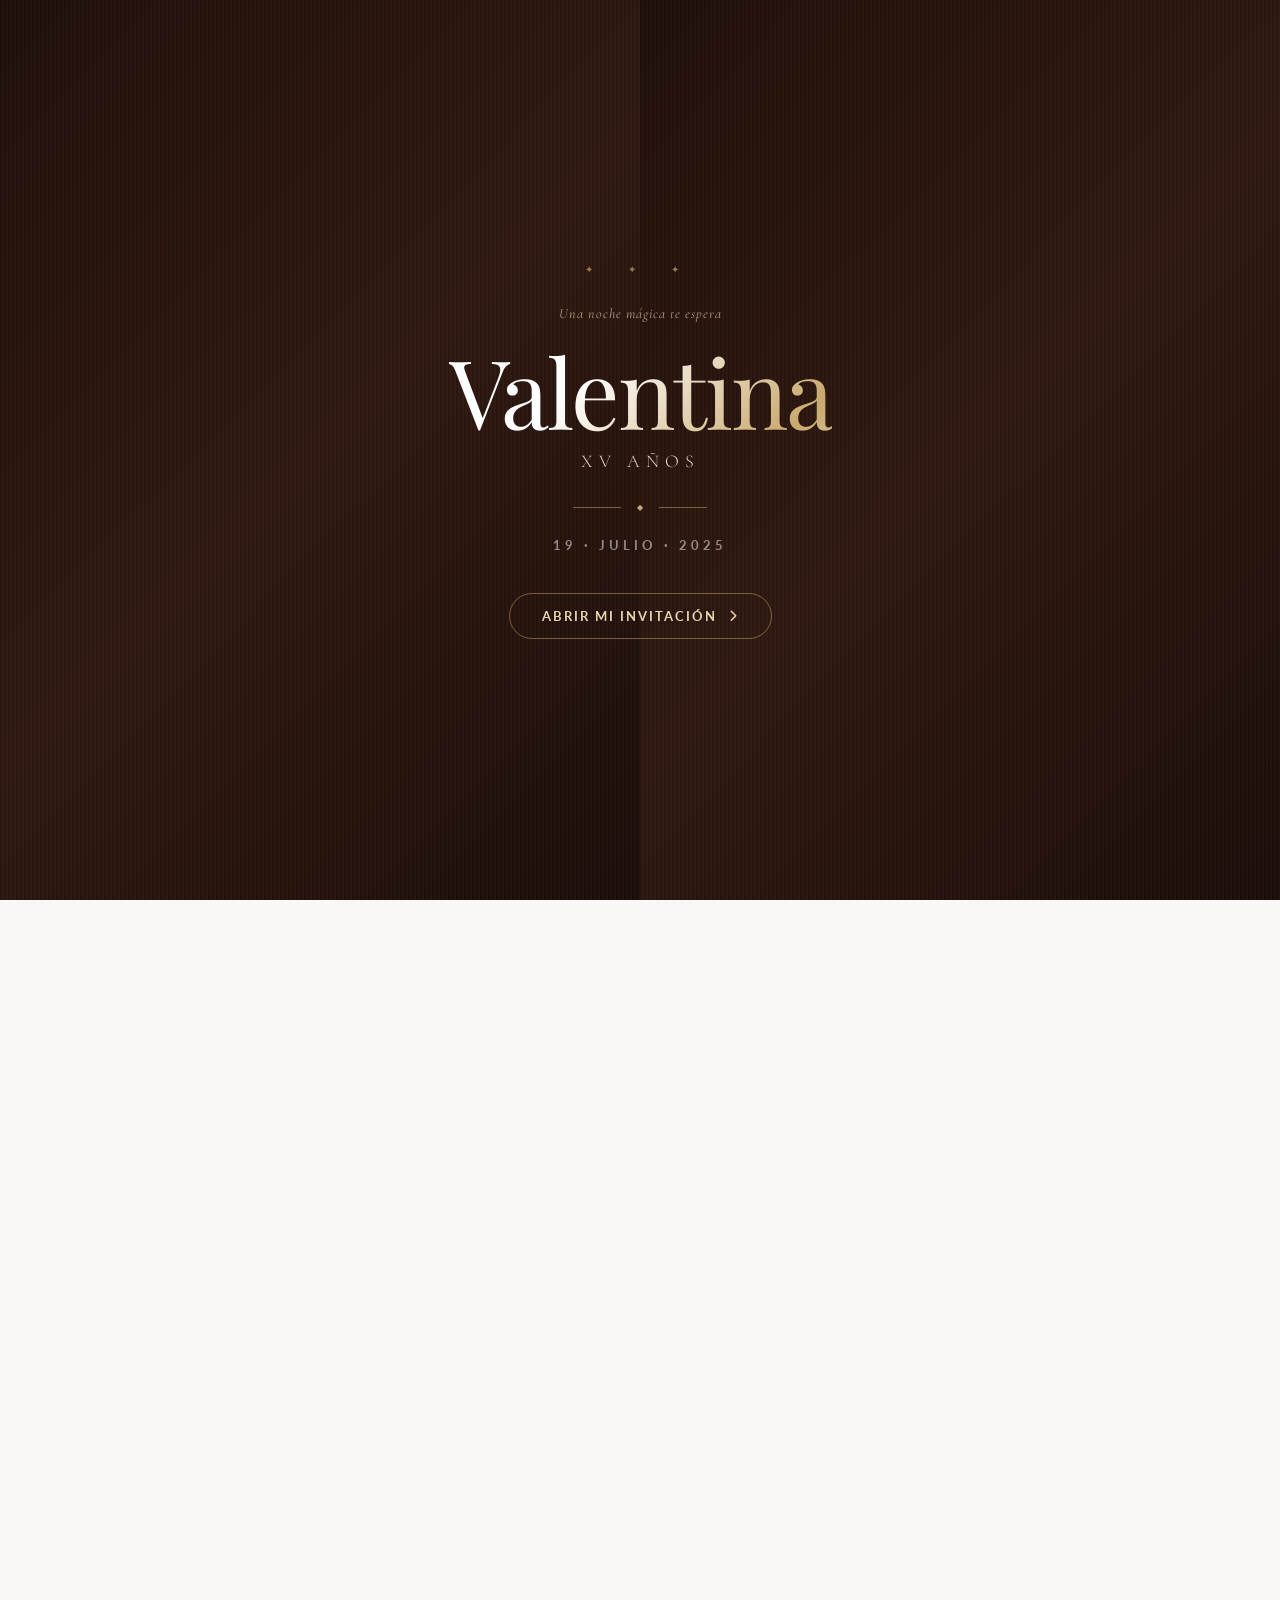
==== commit 5c12b5b6: "segunda subida" ====
--- a/index.html
+++ b/index.html
@@ -3,442 +3,522 @@
 <head>
   <meta charset="UTF-8" />
   <meta name="viewport" content="width=device-width, initial-scale=1.0, maximum-scale=1.0" />
-  <meta name="theme-color" content="#faf8f5" />
+  <meta name="theme-color" content="#1a0f0b" />
   <title>Valentina · XV Años</title>
-
-  <!-- Preconnect -->
   <link rel="preconnect" href="https://fonts.googleapis.com" />
   <link rel="preconnect" href="https://fonts.gstatic.com" crossorigin />
-
-  <!-- Google Fonts -->
   <link href="https://fonts.googleapis.com/css2?family=Playfair+Display:ital,wght@0,400;0,500;0,600;1,400;1,500&family=Lato:wght@300;400;700&family=Cormorant+Garamond:ital,wght@0,300;0,400;1,300;1,400&display=swap" rel="stylesheet" />
-
-  <!-- Font Awesome -->
   <link rel="stylesheet" href="https://cdnjs.cloudflare.com/ajax/libs/font-awesome/6.5.0/css/all.min.css" />
-
-  <!-- Swiper CSS -->
   <link rel="stylesheet" href="https://cdn.jsdelivr.net/npm/swiper@11/swiper-bundle.min.css" />
-
   <link rel="stylesheet" href="styles.css" />
 </head>
 <body>
 
-  <!-- ░░░ PARTÍCULAS DE FONDO ░░░ -->
-  <canvas id="particles-canvas"></canvas>
-
-  <!-- ░░░ AUDIO PLAYER ░░░ -->
-  <div id="audio-player">
-    <button id="audio-btn" aria-label="Reproducir música">
-      <i class="fas fa-play" id="audio-icon"></i>
-    </button>
-    <span>Música</span>
-  </div>
-
-  <!-- ░░░ HERO ░░░ -->
-  <section id="hero">
-    <div class="hero-overlay"></div>
-    <div class="hero-image-placeholder">
-      <!-- ✏️ EDITAR: Reemplazar por <img src="foto-valentina.jpg" alt="Valentina"> -->
-      <div class="hero-placeholder-inner">
-        <i class="fas fa-heart"></i>
-      </div>
-    </div>
-    <div class="hero-content">
-      <p class="hero-pretitle animate-item">Con toda la alegría de mi corazón te invito a celebrar</p>
-      <h1 class="hero-name animate-item">Valentina</h1>
-      <div class="hero-divider animate-item">
-        <span class="divider-line"></span>
-        <span class="divider-ornament">✦</span>
-        <span class="divider-line"></span>
-      </div>
-      <p class="hero-subtitle animate-item">Mis Quince Años</p>
-      <!-- ✏️ EDITAR: Fecha del evento -->
-      <p class="hero-date animate-item">Sábado, 19 de Julio de 2025</p>
-      <a href="#countdown" class="hero-scroll-cta animate-item">
-        <span>Descubrí más</span>
-        <i class="fas fa-chevron-down"></i>
-      </a>
-    </div>
-  </section>
-
-  <!-- ░░░ COUNTDOWN ░░░ -->
-  <section id="countdown" class="section">
-    <div class="container">
-      <div class="section-label reveal">— Tiempo restante —</div>
-      <h2 class="section-title reveal">La cuenta regresiva</h2>
-      <div class="countdown-grid reveal">
-        <div class="countdown-item">
-          <span class="countdown-num" id="cd-days">00</span>
-          <span class="countdown-label">Días</span>
-        </div>
-        <div class="countdown-sep">✦</div>
-        <div class="countdown-item">
-          <span class="countdown-num" id="cd-hours">00</span>
-          <span class="countdown-label">Horas</span>
-        </div>
-        <div class="countdown-sep">✦</div>
-        <div class="countdown-item">
-          <span class="countdown-num" id="cd-mins">00</span>
-          <span class="countdown-label">Minutos</span>
-        </div>
-        <div class="countdown-sep">✦</div>
-        <div class="countdown-item">
-          <span class="countdown-num" id="cd-secs">00</span>
-          <span class="countdown-label">Segundos</span>
-        </div>
-      </div>
-    </div>
-  </section>
-
-  <!-- ░░░ QUOTE ░░░ -->
-  <section id="quote" class="section section-rose">
-    <div class="container container-narrow">
-      <div class="quote-ornament reveal">✦</div>
-      <!-- ✏️ EDITAR: Frase de la festejada -->
-      <blockquote class="quote-text reveal">
-        "Quince años son el comienzo de todo lo que siempre soñé. Gracias por ser parte de este momento que llevaré en el corazón para siempre."
-      </blockquote>
-      <p class="quote-author reveal">— Valentina</p>
-    </div>
-  </section>
-
-  <!-- ░░░ DETALLES DEL EVENTO ░░░ -->
-  <section id="event-details" class="section">
-    <div class="container">
-      <div class="section-label reveal">— El gran día —</div>
-      <h2 class="section-title reveal">Detalles del evento</h2>
-
-      <div class="event-cards reveal">
-        <!-- ✏️ EDITAR: Datos de la ceremonia -->
-        <div class="event-card">
-          <div class="event-card-icon"><i class="fas fa-church"></i></div>
-          <h3>Ceremonia Religiosa</h3>
-          <p class="event-place">Iglesia Nuestra Señora del Carmen</p>
-          <p class="event-address">Av. Santa Fe 1234, CABA</p>
-          <p class="event-time"><i class="far fa-clock"></i> 18:00 hs</p>
-          <a class="btn-maps" href="https://maps.google.com/?q=Av.+Santa+Fe+1234+Buenos+Aires" target="_blank" rel="noopener">
-            <i class="fas fa-location-dot"></i> Cómo llegar
-          </a>
-        </div>
-
-        <!-- ✏️ EDITAR: Datos de la fiesta -->
-        <div class="event-card">
-          <div class="event-card-icon"><i class="fas fa-champagne-glasses"></i></div>
-          <h3>Celebración</h3>
-          <p class="event-place">Salón Villa Elegance</p>
-          <p class="event-address">Av. del Libertador 5678, Palermo</p>
-          <p class="event-time"><i class="far fa-clock"></i> 20:30 hs</p>
-          <a class="btn-maps" href="https://maps.google.com/?q=Av.+del+Libertador+5678+Buenos+Aires" target="_blank" rel="noopener">
-            <i class="fas fa-location-dot"></i> Cómo llegar
-          </a>
-        </div>
-      </div>
-    </div>
-  </section>
-
-  <!-- ░░░ ITINERARIO ░░░ -->
-  <section id="itinerary" class="section section-light">
-    <div class="container">
-      <div class="section-label reveal">— El programa —</div>
-      <h2 class="section-title reveal">La noche de Valentina</h2>
-
-      <div class="timeline reveal">
-        <!-- ✏️ EDITAR: Horarios del itinerario -->
-        <div class="timeline-item">
-          <div class="timeline-icon"><i class="fas fa-door-open"></i></div>
-          <div class="timeline-content">
-            <span class="timeline-time">20:30</span>
-            <h4>Recepción & Aperitivos</h4>
-            <p>Bienvenida con copas de champagne y canapés</p>
-          </div>
-        </div>
-        <div class="timeline-item">
-          <div class="timeline-icon"><i class="fas fa-star"></i></div>
-          <div class="timeline-content">
-            <span class="timeline-time">21:00</span>
-            <h4>Ingreso de la festejada</h4>
-            <p>El gran momento que todos esperamos</p>
-          </div>
-        </div>
-        <div class="timeline-item">
-          <div class="timeline-icon"><i class="fas fa-utensils"></i></div>
-          <div class="timeline-content">
-            <span class="timeline-time">21:30</span>
-            <h4>Cena</h4>
-            <p>Menú degustación de tres pasos</p>
-          </div>
-        </div>
-        <div class="timeline-item">
-          <div class="timeline-icon"><i class="fas fa-crown"></i></div>
-          <div class="timeline-content">
-            <span class="timeline-time">23:00</span>
-            <h4>Ceremonia de la corona & Vals</h4>
-            <p>El baile de los quince con su papá</p>
-          </div>
-        </div>
-        <div class="timeline-item">
-          <div class="timeline-icon"><i class="fas fa-cake-candles"></i></div>
-          <div class="timeline-content">
-            <span class="timeline-time">00:00</span>
-            <h4>Torta & Brindis</h4>
-            <p>¡El momento más esperado!</p>
-          </div>
-        </div>
-        <div class="timeline-item">
-          <div class="timeline-icon"><i class="fas fa-music"></i></div>
-          <div class="timeline-content">
-            <span class="timeline-time">00:30</span>
-            <h4>Fiesta</h4>
-            <p>DJ en vivo hasta las 5 de la mañana</p>
-          </div>
-        </div>
-      </div>
-    </div>
-  </section>
-
-  <!-- ░░░ DRESS CODE ░░░ -->
-  <section id="dresscode" class="section section-rose">
-    <div class="container container-narrow">
-      <div class="section-label reveal">— Vestimenta —</div>
-      <h2 class="section-title reveal">Dress Code</h2>
-      <p class="section-subtitle reveal">Elegante formal. Los invitamos a venir vestidos para brillar.</p>
-
-      <div class="dresscode-icons reveal">
-        <div class="dresscode-item">
-          <i class="fas fa-person-dress"></i>
-          <span>Ellas</span>
-          <small>Vestido largo o cocktail</small>
-        </div>
-        <div class="dresscode-divider">✦</div>
-        <div class="dresscode-item">
-          <i class="fas fa-person"></i>
-          <span>Ellos</span>
-          <small>Traje o smoking</small>
-        </div>
-      </div>
-
-      <!-- ✏️ EDITAR: Paleta de colores sugerida -->
-      <p class="dresscode-palette-label reveal">Paleta sugerida</p>
-      <div class="color-palette reveal">
-        <div class="color-swatch" style="background: #c9a99a;" title="Rosa viejo"></div>
-        <div class="color-swatch" style="background: #e8d5c4;" title="Crema"></div>
-        <div class="color-swatch" style="background: #d4af8a;" title="Champagne"></div>
-        <div class="color-swatch" style="background: #8b7355;" title="Tostado"></div>
-        <div class="color-swatch" style="background: #2c2c2c;" title="Negro"></div>
-        <div class="color-swatch" style="background: #f5f0eb;" title="Blanco hueso"></div>
-      </div>
-      <p class="dresscode-avoid reveal"><i class="fas fa-circle-xmark"></i> Por favor evitar el blanco puro</p>
-    </div>
-  </section>
-
-  <!-- ░░░ REGALO ░░░ -->
-  <section id="gift" class="section">
-    <div class="container container-narrow text-center">
-      <div class="section-label reveal">— Con cariño —</div>
-      <h2 class="section-title reveal">Mesa de regalos</h2>
-      <p class="section-subtitle reveal">El mejor regalo es tu presencia. Si deseás hacerme un obsequio, podés hacerlo con mucho amor a través de:</p>
-      <button class="btn-primary reveal" id="gift-btn">
-        <i class="fas fa-gift"></i> Ver opciones de regalo
+  <!-- ════════════════════════════════════════
+       INTRO — CORTINA QUE SE ABRE
+       ════════════════════════════════════════ -->
+  <div id="intro-screen">
+    <canvas id="petals-intro"></canvas>
+    <div class="intro-curtain" id="curtain-left"></div>
+    <div class="intro-curtain" id="curtain-right"></div>
+    <div class="intro-center">
+      <div class="intro-ornament">✦ ✦ ✦</div>
+      <p class="intro-pre">Una noche mágica te espera</p>
+      <!-- ✏️ EDITAR: Nombre -->
+      <h1 class="intro-name">Valentina</h1>
+      <p class="intro-sub">XV Años</p>
+      <div class="intro-divider"><span></span><span class="intro-diamond">◆</span><span></span></div>
+      <!-- ✏️ EDITAR: Fecha -->
+      <p class="intro-date">19 · Julio · 2025</p>
+      <button id="intro-btn" class="intro-btn">
+        <span>Abrir mi invitación</span>
+        <i class="fas fa-chevron-right"></i>
       </button>
     </div>
-  </section>
-
-  <!-- ░░░ GALERÍA ░░░ -->
-  <section id="gallery" class="section section-light">
-    <div class="container">
-      <div class="section-label reveal">— Momentos —</div>
-      <h2 class="section-title reveal">Valentina en fotos</h2>
-
-      <!-- ✏️ EDITAR: Reemplazar src por fotos reales -->
-      <div class="swiper gallery-swiper reveal">
-        <div class="swiper-wrapper">
-          <div class="swiper-slide">
-            <div class="gallery-placeholder"><i class="fas fa-camera"></i><span>Foto 1</span></div>
-          </div>
-          <div class="swiper-slide">
-            <div class="gallery-placeholder"><i class="fas fa-camera"></i><span>Foto 2</span></div>
-          </div>
-          <div class="swiper-slide">
-            <div class="gallery-placeholder"><i class="fas fa-camera"></i><span>Foto 3</span></div>
-          </div>
-          <div class="swiper-slide">
-            <div class="gallery-placeholder"><i class="fas fa-camera"></i><span>Foto 4</span></div>
-          </div>
-          <div class="swiper-slide">
-            <div class="gallery-placeholder"><i class="fas fa-camera"></i><span>Foto 5</span></div>
-          </div>
-        </div>
-        <div class="swiper-pagination"></div>
-      </div>
+  </div>
+
+  <!-- ════════════════════════════════════════
+       CONTENIDO PRINCIPAL
+       ════════════════════════════════════════ -->
+  <div id="main-content">
+
+    <!-- Pétalos flotantes en canvas -->
+    <canvas id="petals-canvas"></canvas>
+
+    <!-- Reproductor de música fijo -->
+    <div id="audio-player">
+      <button id="audio-btn" aria-label="Reproducir música">
+        <i class="fas fa-play" id="audio-icon"></i>
+      </button>
+      <span>Música</span>
     </div>
-  </section>
-
-  <!-- ░░░ TRIVIA ░░░ -->
-  <section id="trivia" class="section">
-    <div class="container container-narrow">
-      <div class="section-label reveal">— ¿Me conocés? —</div>
-      <h2 class="section-title reveal">Trivia de Valentina</h2>
-      <p class="section-subtitle reveal">Probá cuánto me conocés en estas preguntas</p>
-
-      <div id="trivia-container" class="reveal">
-        <div class="trivia-progress">
-          <span id="trivia-current">1</span> / <span id="trivia-total">5</span>
-        </div>
-        <div id="trivia-question-card" class="trivia-card">
-          <p id="trivia-question"></p>
-          <div id="trivia-options" class="trivia-options"></div>
-          <p id="trivia-feedback" class="trivia-feedback"></p>
-        </div>
-        <div id="trivia-result" class="trivia-result" style="display:none">
-          <i class="fas fa-star trivia-star"></i>
-          <p id="trivia-score-text"></p>
-          <button class="btn-secondary" id="trivia-restart">Jugar de nuevo</button>
-        </div>
-      </div>
-    </div>
-  </section>
-
-  <!-- ░░░ PLAYLIST ░░░ -->
-  <section id="playlist" class="section section-rose">
-    <div class="container container-narrow">
-      <div class="section-label reveal">— La banda sonora —</div>
-      <h2 class="section-title reveal">Sugerí una canción</h2>
-      <p class="section-subtitle reveal">Ayudame a armar la playlist perfecta para mi noche</p>
-
-      <form id="playlist-form" class="form-card reveal">
-        <div class="form-group">
-          <label for="song-name"><i class="fas fa-music"></i> Canción</label>
-          <input type="text" id="song-name" placeholder="Nombre de la canción..." required />
-        </div>
-        <div class="form-group">
-          <label for="artist-name"><i class="fas fa-microphone"></i> Artista</label>
-          <input type="text" id="artist-name" placeholder="Nombre del artista..." required />
-        </div>
-        <button type="submit" class="btn-primary full-width">
-          <i class="fas fa-paper-plane"></i> Sugerir canción
+
+    <!-- ── HERO ── -->
+    <section id="hero">
+      <div class="hero-overlay"></div>
+      <div class="hero-image-placeholder">
+        <!-- ✏️ EDITAR: <img src="foto-valentina.jpg" alt="Valentina"> -->
+        <div class="hero-placeholder-inner"><i class="fas fa-heart"></i></div>
+      </div>
+      <div class="hero-content">
+        <p class="hero-pretitle">Con toda la alegría de mi corazón te invito a celebrar</p>
+        <h1 class="hero-name">Valentina</h1>
+        <div class="hero-divider">
+          <span class="divider-line"></span>
+          <span class="divider-ornament">✦</span>
+          <span class="divider-line"></span>
+        </div>
+        <p class="hero-subtitle">Mis Quince Años</p>
+        <!-- ✏️ EDITAR: Fecha -->
+        <p class="hero-date">Sábado, 19 de Julio de 2025</p>
+        <a href="#countdown" class="hero-scroll-cta">
+          <span>Descubrí más</span>
+          <i class="fas fa-chevron-down"></i>
+        </a>
+      </div>
+    </section>
+
+    <!-- ── COUNTDOWN ── -->
+    <section id="countdown" class="section">
+      <div class="container">
+        <div class="section-label reveal">— Tiempo restante —</div>
+        <h2 class="section-title reveal">La cuenta regresiva</h2>
+        <div class="countdown-grid reveal">
+          <div class="countdown-item">
+            <span class="countdown-num" id="cd-days">00</span>
+            <span class="countdown-label">Días</span>
+          </div>
+          <div class="countdown-sep">✦</div>
+          <div class="countdown-item">
+            <span class="countdown-num" id="cd-hours">00</span>
+            <span class="countdown-label">Horas</span>
+          </div>
+          <div class="countdown-sep">✦</div>
+          <div class="countdown-item">
+            <span class="countdown-num" id="cd-mins">00</span>
+            <span class="countdown-label">Minutos</span>
+          </div>
+          <div class="countdown-sep">✦</div>
+          <div class="countdown-item">
+            <span class="countdown-num" id="cd-secs">00</span>
+            <span class="countdown-label">Segundos</span>
+          </div>
+        </div>
+      </div>
+    </section>
+
+    <!-- ── QUOTE ── -->
+    <section id="quote" class="section section-rose">
+      <div class="container container-narrow">
+        <div class="quote-ornament reveal">✦</div>
+        <!-- ✏️ EDITAR: Frase de Valentina -->
+        <blockquote class="quote-text reveal">
+          "Quince años son el comienzo de todo lo que siempre soñé. Gracias por ser parte de este momento que llevaré en el corazón para siempre."
+        </blockquote>
+        <p class="quote-author reveal">— Valentina</p>
+      </div>
+    </section>
+
+    <!-- ── DETALLES DEL EVENTO ── -->
+    <section id="event-details" class="section">
+      <div class="container">
+        <div class="section-label reveal">— El gran día —</div>
+        <h2 class="section-title reveal">Detalles del evento</h2>
+        <div class="event-cards reveal">
+          <!-- ✏️ EDITAR: Datos de la ceremonia -->
+          <div class="event-card">
+            <div class="event-card-icon"><i class="fas fa-church"></i></div>
+            <h3>Ceremonia Religiosa</h3>
+            <p class="event-place">Iglesia Nuestra Señora del Carmen</p>
+            <p class="event-address">Av. Santa Fe 1234, CABA</p>
+            <p class="event-time"><i class="far fa-clock"></i> 18:00 hs</p>
+            <a class="btn-maps" href="https://maps.google.com/?q=Av.+Santa+Fe+1234+Buenos+Aires" target="_blank" rel="noopener">
+              <i class="fas fa-location-dot"></i> Cómo llegar
+            </a>
+          </div>
+          <!-- ✏️ EDITAR: Datos de la fiesta -->
+          <div class="event-card">
+            <div class="event-card-icon"><i class="fas fa-champagne-glasses"></i></div>
+            <h3>Celebración</h3>
+            <p class="event-place">Salón Villa Elegance</p>
+            <p class="event-address">Av. del Libertador 5678, Palermo</p>
+            <p class="event-time"><i class="far fa-clock"></i> 20:30 hs</p>
+            <a class="btn-maps" href="https://maps.google.com/?q=Av.+del+Libertador+5678+Buenos+Aires" target="_blank" rel="noopener">
+              <i class="fas fa-location-dot"></i> Cómo llegar
+            </a>
+          </div>
+        </div>
+      </div>
+    </section>
+
+    <!-- ════════════════════════════════════════
+         MAPA INTERACTIVO EMBEBIDO ← NUEVO
+         ════════════════════════════════════════ -->
+    <section id="map-section" class="section section-light">
+      <div class="container">
+        <div class="section-label reveal">— ¿Cómo llegar? —</div>
+        <h2 class="section-title reveal">Ubicación</h2>
+        <p class="section-subtitle reveal">Hacé clic en cada lugar para ver su mapa</p>
+
+        <div class="map-tabs reveal">
+          <button class="map-tab active" data-map="fiesta">
+            <i class="fas fa-champagne-glasses"></i> Salón de fiesta
+          </button>
+          <button class="map-tab" data-map="iglesia">
+            <i class="fas fa-church"></i> Iglesia
+          </button>
+        </div>
+
+        <div class="map-wrapper reveal">
+          <!--
+            ✏️ EDITAR: Para poner tu dirección real:
+            1. Abrí maps.google.com
+            2. Buscá el lugar
+            3. Compartir → Insertar un mapa → Copiá el src del <iframe>
+            4. Pegalo acá reemplazando el src actual
+          -->
+          <iframe
+            id="map-fiesta"
+            class="map-frame active"
+            src="https://www.google.com/maps/embed?pb=!1m18!1m12!1m3!1d3285.654!2d-58.435299!3d-34.576300!2m3!1f0!2f0!3f0!3m2!1i1024!2i768!4f13.1!3m3!1m2!1s0x95bcb5784316c5d9%3A0xdccab3c7e5c71730!2sPalermo%2C%20Buenos%20Aires!5e0!3m2!1ses!2sar!4v1700000000000"
+            width="100%" height="100%" style="border:0;" allowfullscreen="" loading="lazy"
+            referrerpolicy="no-referrer-when-downgrade" title="Salón de fiesta">
+          </iframe>
+          <iframe
+            id="map-iglesia"
+            class="map-frame"
+            src="https://www.google.com/maps/embed?pb=!1m18!1m12!1m3!1d3284.016!2d-58.396099!3d-34.596400!2m3!1f0!2f0!3f0!3m2!1i1024!2i768!4f13.1!3m3!1m2!1s0x95bccad571f7b1b5%3A0xd5eda5a54b0e7e0!2sRecoleta%2C%20Buenos%20Aires!5e0!3m2!1ses!2sar!4v1700000000001"
+            width="100%" height="100%" style="border:0;" allowfullscreen="" loading="lazy"
+            referrerpolicy="no-referrer-when-downgrade" title="Iglesia">
+          </iframe>
+          <div class="map-cta">
+            <!-- ✏️ EDITAR: Link de Google Maps del lugar -->
+            <a href="https://maps.google.com/?q=Av.+del+Libertador+5678+Buenos+Aires" target="_blank" class="btn-maps" id="map-open-btn">
+              <i class="fas fa-diamond-turn-right"></i> Abrir en Google Maps
+            </a>
+          </div>
+        </div>
+      </div>
+    </section>
+
+    <!-- ── ITINERARIO ── -->
+    <section id="itinerary" class="section">
+      <div class="container">
+        <div class="section-label reveal">— El programa —</div>
+        <h2 class="section-title reveal">La noche de Valentina</h2>
+        <div class="timeline reveal">
+          <!-- ✏️ EDITAR: Horarios -->
+          <div class="timeline-item">
+            <div class="timeline-icon"><i class="fas fa-door-open"></i></div>
+            <div class="timeline-content">
+              <span class="timeline-time">20:30</span>
+              <h4>Recepción & Aperitivos</h4>
+              <p>Bienvenida con copas de champagne y canapés</p>
+            </div>
+          </div>
+          <div class="timeline-item">
+            <div class="timeline-icon"><i class="fas fa-star"></i></div>
+            <div class="timeline-content">
+              <span class="timeline-time">21:00</span>
+              <h4>Ingreso de la festejada</h4>
+              <p>El gran momento que todos esperamos</p>
+            </div>
+          </div>
+          <div class="timeline-item">
+            <div class="timeline-icon"><i class="fas fa-utensils"></i></div>
+            <div class="timeline-content">
+              <span class="timeline-time">21:30</span>
+              <h4>Cena</h4>
+              <p>Menú degustación de tres pasos</p>
+            </div>
+          </div>
+          <div class="timeline-item">
+            <div class="timeline-icon"><i class="fas fa-crown"></i></div>
+            <div class="timeline-content">
+              <span class="timeline-time">23:00</span>
+              <h4>Ceremonia de la corona & Vals</h4>
+              <p>El baile de los quince con su papá</p>
+            </div>
+          </div>
+          <div class="timeline-item">
+            <div class="timeline-icon"><i class="fas fa-cake-candles"></i></div>
+            <div class="timeline-content">
+              <span class="timeline-time">00:00</span>
+              <h4>Torta & Brindis</h4>
+              <p>¡El momento más esperado!</p>
+            </div>
+          </div>
+          <div class="timeline-item">
+            <div class="timeline-icon"><i class="fas fa-music"></i></div>
+            <div class="timeline-content">
+              <span class="timeline-time">00:30</span>
+              <h4>Fiesta</h4>
+              <p>DJ en vivo hasta las 5 de la mañana</p>
+            </div>
+          </div>
+        </div>
+      </div>
+    </section>
+
+    <!-- ── DRESS CODE ── -->
+    <section id="dresscode" class="section section-rose">
+      <div class="container container-narrow">
+        <div class="section-label reveal">— Vestimenta —</div>
+        <h2 class="section-title reveal">Dress Code</h2>
+        <p class="section-subtitle reveal">Elegante formal. Los invitamos a venir vestidos para brillar.</p>
+        <div class="dresscode-icons reveal">
+          <div class="dresscode-item">
+            <i class="fas fa-person-dress"></i>
+            <span>Ellas</span>
+            <small>Vestido largo o cocktail</small>
+          </div>
+          <div class="dresscode-divider">✦</div>
+          <div class="dresscode-item">
+            <i class="fas fa-person"></i>
+            <span>Ellos</span>
+            <small>Traje o smoking</small>
+          </div>
+        </div>
+        <!-- ✏️ EDITAR: Paleta de colores -->
+        <p class="dresscode-palette-label reveal">Paleta sugerida</p>
+        <div class="color-palette reveal">
+          <div class="color-swatch" style="background:#c9a99a" title="Rosa viejo"></div>
+          <div class="color-swatch" style="background:#e8d5c4" title="Crema"></div>
+          <div class="color-swatch" style="background:#d4af8a" title="Champagne"></div>
+          <div class="color-swatch" style="background:#8b7355" title="Tostado"></div>
+          <div class="color-swatch" style="background:#2c2c2c" title="Negro"></div>
+          <div class="color-swatch" style="background:#f5f0eb" title="Blanco hueso"></div>
+        </div>
+        <p class="dresscode-avoid reveal"><i class="fas fa-circle-xmark"></i> Por favor evitar el blanco puro</p>
+      </div>
+    </section>
+
+    <!-- ── REGALO ── -->
+    <section id="gift" class="section">
+      <div class="container container-narrow text-center">
+        <div class="section-label reveal">— Con cariño —</div>
+        <h2 class="section-title reveal">Mesa de regalos</h2>
+        <p class="section-subtitle reveal">El mejor regalo es tu presencia. Si deseás hacerme un obsequio, podés hacerlo con mucho amor.</p>
+        <button class="btn-primary reveal" id="gift-btn">
+          <i class="fas fa-gift"></i> Ver opciones de regalo
         </button>
-      </form>
-
-      <div id="playlist-suggestions" class="playlist-suggestions"></div>
-    </div>
-  </section>
-
-  <!-- ░░░ RSVP ░░░ -->
-  <section id="rsvp" class="section">
-    <div class="container container-narrow">
-      <div class="section-label reveal">— Confirmación —</div>
-      <h2 class="section-title reveal">¿Venís a mi fiesta?</h2>
-      <p class="section-subtitle reveal">Confirmá tu asistencia antes del <strong>30 de Junio</strong></p>
-
-      <form id="rsvp-form" class="form-card reveal">
-        <div class="form-group">
-          <label for="rsvp-name"><i class="fas fa-user"></i> Nombre completo</label>
-          <input type="text" id="rsvp-name" placeholder="Tu nombre y apellido..." required />
-        </div>
-
-        <div class="form-group">
-          <label><i class="fas fa-circle-check"></i> ¿Asistirás?</label>
-          <div class="rsvp-toggle">
-            <button type="button" class="toggle-btn active" data-value="si" id="rsvp-yes">
-              <i class="fas fa-check"></i> Sí, estaré
-            </button>
-            <button type="button" class="toggle-btn" data-value="no" id="rsvp-no">
-              <i class="fas fa-times"></i> No podré ir
-            </button>
-          </div>
-          <input type="hidden" id="rsvp-attending" value="si" />
-        </div>
-
-        <div class="form-group" id="rsvp-extra">
-          <label for="rsvp-guests"><i class="fas fa-users"></i> Cantidad de personas</label>
-          <select id="rsvp-guests">
-            <option value="1">1 persona</option>
-            <option value="2">2 personas</option>
-            <option value="3">3 personas</option>
-            <option value="4">4 personas</option>
-            <option value="5">5 personas</option>
-          </select>
-
-          <label for="rsvp-food" style="margin-top:16px"><i class="fas fa-leaf"></i> Preferencia alimenticia</label>
-          <select id="rsvp-food">
-            <option value="general">Menú general</option>
-            <option value="vegetariano">Vegetariano</option>
-            <option value="vegano">Vegano</option>
-            <option value="celiaco">Sin gluten (Celíaco)</option>
-          </select>
-        </div>
-
-        <div class="form-group">
-          <label for="rsvp-message"><i class="fas fa-comment"></i> Mensaje (opcional)</label>
-          <textarea id="rsvp-message" placeholder="Escribile un mensaje a Valentina..." rows="3"></textarea>
-        </div>
-
-        <button type="submit" class="btn-primary full-width" id="rsvp-submit">
-          <i class="fas fa-envelope"></i> Confirmar asistencia
-        </button>
-      </form>
-
-      <div id="rsvp-success" class="rsvp-success" style="display:none">
-        <div class="success-icon"><i class="fas fa-heart"></i></div>
-        <h3>¡Gracias!</h3>
-        <p id="rsvp-success-msg"></p>
-      </div>
-    </div>
-  </section>
-
-  <!-- ░░░ FOOTER ░░░ -->
-  <footer id="footer">
-    <div class="footer-ornament">✦ ✦ ✦</div>
-    <h3 class="footer-name">Valentina</h3>
-    <p class="footer-date">19 · 07 · 2025</p>
-    <p class="footer-caption">Con amor, te espero en mi noche más especial</p>
-  </footer>
-
-  <!-- ░░░ MODAL REGALO ░░░ -->
+      </div>
+    </section>
+
+    <!-- ── GALERÍA ── -->
+    <section id="gallery" class="section section-light">
+      <div class="container">
+        <div class="section-label reveal">— Momentos —</div>
+        <h2 class="section-title reveal">Valentina en fotos</h2>
+        <!-- ✏️ EDITAR: Reemplazar gallery-placeholder por <img src="foto.jpg"> -->
+        <div class="swiper gallery-swiper reveal">
+          <div class="swiper-wrapper">
+            <div class="swiper-slide"><div class="gallery-placeholder"><i class="fas fa-camera"></i><span>Foto 1</span></div></div>
+            <div class="swiper-slide"><div class="gallery-placeholder"><i class="fas fa-camera"></i><span>Foto 2</span></div></div>
+            <div class="swiper-slide"><div class="gallery-placeholder"><i class="fas fa-camera"></i><span>Foto 3</span></div></div>
+            <div class="swiper-slide"><div class="gallery-placeholder"><i class="fas fa-camera"></i><span>Foto 4</span></div></div>
+            <div class="swiper-slide"><div class="gallery-placeholder"><i class="fas fa-camera"></i><span>Foto 5</span></div></div>
+          </div>
+          <div class="swiper-pagination"></div>
+        </div>
+      </div>
+    </section>
+
+    <!-- ── TRIVIA ── -->
+    <section id="trivia" class="section">
+      <div class="container container-narrow">
+        <div class="section-label reveal">— ¿Me conocés? —</div>
+        <h2 class="section-title reveal">Trivia de Valentina</h2>
+        <p class="section-subtitle reveal">Probá cuánto me conocés en estas preguntas</p>
+        <div id="trivia-container" class="reveal">
+          <div class="trivia-progress">
+            <span id="trivia-current">1</span> / <span id="trivia-total">5</span>
+          </div>
+          <div id="trivia-question-card" class="trivia-card">
+            <p id="trivia-question"></p>
+            <div id="trivia-options" class="trivia-options"></div>
+            <p id="trivia-feedback" class="trivia-feedback"></p>
+          </div>
+          <div id="trivia-result" class="trivia-result" style="display:none">
+            <i class="fas fa-star trivia-star"></i>
+            <p id="trivia-score-text"></p>
+            <button class="btn-secondary" id="trivia-restart">Jugar de nuevo</button>
+          </div>
+        </div>
+      </div>
+    </section>
+
+    <!-- ── PLAYLIST ── -->
+    <section id="playlist" class="section section-rose">
+      <div class="container container-narrow">
+        <div class="section-label reveal">— La banda sonora —</div>
+        <h2 class="section-title reveal">Sugerí una canción</h2>
+        <p class="section-subtitle reveal">Ayudame a armar la playlist perfecta para mi noche</p>
+        <form id="playlist-form" class="form-card reveal">
+          <div class="form-group">
+            <label for="song-name"><i class="fas fa-music"></i> Canción</label>
+            <input type="text" id="song-name" placeholder="Nombre de la canción..." required />
+          </div>
+          <div class="form-group">
+            <label for="artist-name"><i class="fas fa-microphone"></i> Artista</label>
+            <input type="text" id="artist-name" placeholder="Nombre del artista..." required />
+          </div>
+          <button type="submit" class="btn-primary full-width">
+            <i class="fas fa-paper-plane"></i> Sugerir canción
+          </button>
+        </form>
+        <div id="playlist-suggestions" class="playlist-suggestions"></div>
+      </div>
+    </section>
+
+    <!-- ════════════════════════════════════════
+         LIBRO DE FIRMAS DIGITAL ← NUEVO
+         ════════════════════════════════════════ -->
+    <section id="guestbook" class="section">
+      <div class="container container-narrow">
+        <div class="section-label reveal">— Para Valentina —</div>
+        <h2 class="section-title reveal">Libro de firmas</h2>
+        <p class="section-subtitle reveal">Dejale un mensaje especial que guarde en su corazón para siempre ✨</p>
+
+        <form id="guestbook-form" class="form-card reveal">
+          <div class="form-group">
+            <label for="gb-name"><i class="fas fa-pen-nib"></i> Tu nombre</label>
+            <input type="text" id="gb-name" placeholder="¿Quién sos?" required maxlength="40" />
+          </div>
+          <div class="form-group">
+            <label for="gb-relation"><i class="fas fa-heart"></i> ¿Cómo se conocen?</label>
+            <select id="gb-relation">
+              <option value="amiga/o de la escuela">Amiga/o de la escuela</option>
+              <option value="familiar">Familiar</option>
+              <option value="amiga/o del barrio">Amiga/o del barrio</option>
+              <option value="compañera/o de actividades">Compañera/o de actividades</option>
+              <option value="otro">Otro</option>
+            </select>
+          </div>
+          <div class="form-group">
+            <label for="gb-message"><i class="fas fa-comment-dots"></i> Tu mensaje</label>
+            <textarea id="gb-message" placeholder="Escribile algo lindo a Valentina..." rows="4" required maxlength="280"></textarea>
+            <div class="char-counter"><span id="gb-counter">0</span>/280</div>
+          </div>
+          <!-- Selector de emojis rápidos -->
+          <div class="emoji-picker">
+            <button type="button" class="emoji-btn" data-emoji="🎀">🎀</button>
+            <button type="button" class="emoji-btn" data-emoji="💗">💗</button>
+            <button type="button" class="emoji-btn" data-emoji="✨">✨</button>
+            <button type="button" class="emoji-btn" data-emoji="🌸">🌸</button>
+            <button type="button" class="emoji-btn" data-emoji="🥂">🥂</button>
+            <button type="button" class="emoji-btn" data-emoji="👑">👑</button>
+            <button type="button" class="emoji-btn" data-emoji="🎉">🎉</button>
+            <button type="button" class="emoji-btn" data-emoji="💫">💫</button>
+          </div>
+          <button type="submit" class="btn-primary full-width" id="gb-submit">
+            <i class="fas fa-feather"></i> Firmar el libro
+          </button>
+        </form>
+
+        <!-- Muro de mensajes publicados -->
+        <div id="guestbook-wall" class="guestbook-wall"></div>
+      </div>
+    </section>
+
+    <!-- ── RSVP ── -->
+    <section id="rsvp" class="section section-rose">
+      <div class="container container-narrow">
+        <div class="section-label reveal">— Confirmación —</div>
+        <h2 class="section-title reveal">¿Venís a mi fiesta?</h2>
+        <p class="section-subtitle reveal">Confirmá tu asistencia antes del <strong>30 de Junio</strong></p>
+        <form id="rsvp-form" class="form-card reveal">
+          <div class="form-group">
+            <label for="rsvp-name"><i class="fas fa-user"></i> Nombre completo</label>
+            <input type="text" id="rsvp-name" placeholder="Tu nombre y apellido..." required />
+          </div>
+          <div class="form-group">
+            <label><i class="fas fa-circle-check"></i> ¿Asistirás?</label>
+            <div class="rsvp-toggle">
+              <button type="button" class="toggle-btn active" id="rsvp-yes"><i class="fas fa-check"></i> Sí, estaré</button>
+              <button type="button" class="toggle-btn" id="rsvp-no"><i class="fas fa-times"></i> No podré ir</button>
+            </div>
+            <input type="hidden" id="rsvp-attending" value="si" />
+          </div>
+          <div class="form-group" id="rsvp-extra">
+            <label for="rsvp-guests"><i class="fas fa-users"></i> Cantidad de personas</label>
+            <select id="rsvp-guests">
+              <option value="1">1 persona</option>
+              <option value="2">2 personas</option>
+              <option value="3">3 personas</option>
+              <option value="4">4 personas</option>
+              <option value="5">5 personas</option>
+            </select>
+            <label for="rsvp-food" style="margin-top:16px"><i class="fas fa-leaf"></i> Preferencia alimenticia</label>
+            <select id="rsvp-food">
+              <option value="general">Menú general</option>
+              <option value="vegetariano">Vegetariano</option>
+              <option value="vegano">Vegano</option>
+              <option value="celiaco">Sin gluten (Celíaco)</option>
+            </select>
+          </div>
+          <div class="form-group">
+            <label for="rsvp-message"><i class="fas fa-comment"></i> Mensaje (opcional)</label>
+            <textarea id="rsvp-message" placeholder="Escribile un mensaje a Valentina..." rows="3"></textarea>
+          </div>
+          <button type="submit" class="btn-primary full-width" id="rsvp-submit">
+            <i class="fas fa-envelope"></i> Confirmar asistencia
+          </button>
+        </form>
+        <div id="rsvp-success" class="rsvp-success" style="display:none">
+          <div class="success-icon"><i class="fas fa-heart"></i></div>
+          <h3>¡Gracias!</h3>
+          <p id="rsvp-success-msg"></p>
+        </div>
+      </div>
+    </section>
+
+    <!-- ── FOOTER ── -->
+    <footer id="footer">
+      <div class="footer-ornament">✦ ✦ ✦</div>
+      <!-- ✏️ EDITAR: Nombre y fecha -->
+      <h3 class="footer-name">Valentina</h3>
+      <p class="footer-date">19 · 07 · 2025</p>
+      <p class="footer-caption">Con amor, te espero en mi noche más especial</p>
+    </footer>
+
+  </div><!-- /#main-content -->
+
+  <!-- ── MODAL REGALO ── -->
   <div id="gift-modal" class="modal" role="dialog" aria-modal="true" aria-labelledby="modal-title">
     <div class="modal-overlay" id="modal-overlay"></div>
     <div class="modal-content">
-      <button class="modal-close" id="modal-close" aria-label="Cerrar">
-        <i class="fas fa-times"></i>
-      </button>
+      <button class="modal-close" id="modal-close" aria-label="Cerrar"><i class="fas fa-times"></i></button>
       <div class="modal-ornament">✦</div>
       <h3 id="modal-title">Mesa de Regalos</h3>
       <p class="modal-subtitle">Tu presencia es el mejor regalo. Si querés hacerme un obsequio, con mucho cariño podés usar:</p>
-
       <!-- ✏️ EDITAR: Datos bancarios -->
       <div class="modal-data-item">
         <span class="modal-data-label"><i class="fas fa-building-columns"></i> Transferencia bancaria</span>
         <div class="modal-data-row">
           <span>Alias:</span>
           <strong id="alias-text">valentina.quince</strong>
-          <button class="btn-copy" onclick="copyText('alias-text')">
-            <i class="fas fa-copy"></i>
-          </button>
+          <button class="btn-copy" onclick="copyText('alias-text')"><i class="fas fa-copy"></i></button>
         </div>
         <div class="modal-data-row">
           <span>CBU:</span>
           <strong id="cbu-text">0000003100012345678901</strong>
-          <button class="btn-copy" onclick="copyText('cbu-text')">
-            <i class="fas fa-copy"></i>
-          </button>
+          <button class="btn-copy" onclick="copyText('cbu-text')"><i class="fas fa-copy"></i></button>
         </div>
         <div class="modal-data-row">
           <span>Titular:</span>
           <strong>Valentina García</strong>
         </div>
       </div>
-
       <div class="modal-data-item">
         <span class="modal-data-label"><i class="fas fa-credit-card"></i> Tarjeta de regalo</span>
         <p class="modal-small-text">También podés acercarte el día del evento con una tarjeta o sobre.</p>
       </div>
-
       <p class="modal-note">¡Desde ya, muchísimas gracias! 🎁</p>
       <button class="btn-secondary full-width" id="modal-close-btn">Cerrar</button>
     </div>
   </div>
 
-  <!-- Scripts -->
   <script src="https://cdn.jsdelivr.net/npm/swiper@11/swiper-bundle.min.js"></script>
   <script src="script.js"></script>
 </body>
--- a/styles.css
+++ b/styles.css
@@ -15,52 +15,227 @@
   --color-text-light:  #a89490;
   --color-white:       #ffffff;
   --color-border:      rgba(201,169,154,0.25);
-
-  --font-display:      'Playfair Display', Georgia, serif;
-  --font-italic:       'Cormorant Garamond', Georgia, serif;
-  --font-body:         'Lato', sans-serif;
-
-  --radius-card:       20px;
-  --radius-btn:        100px;
-  --shadow-soft:       0 4px 32px rgba(44,36,32,0.08);
-  --shadow-card:       0 2px 24px rgba(44,36,32,0.1);
-  --transition:        0.35s cubic-bezier(0.4, 0, 0.2, 1);
-}
-
-/* =============================================
-   RESET & BASE
-   ============================================= */
+  --color-intro-bg:    #100a08;
+
+  --font-display: 'Playfair Display', Georgia, serif;
+  --font-italic:  'Cormorant Garamond', Georgia, serif;
+  --font-body:    'Lato', sans-serif;
+
+  --radius-card: 20px;
+  --radius-btn:  100px;
+  --shadow-soft: 0 4px 32px rgba(44,36,32,0.08);
+  --shadow-card: 0 2px 24px rgba(44,36,32,0.1);
+  --transition:  0.35s cubic-bezier(0.4, 0, 0.2, 1);
+}
+
 *, *::before, *::after { box-sizing: border-box; margin: 0; padding: 0; }
-
-html {
-  scroll-behavior: smooth;
-  -webkit-font-smoothing: antialiased;
-  text-rendering: optimizeLegibility;
-}
-
-body {
+html { scroll-behavior: smooth; -webkit-font-smoothing: antialiased; }
+body { font-family: var(--font-body); background: var(--color-bg); color: var(--color-text); line-height: 1.7; overflow-x: hidden; }
+img { max-width: 100%; display: block; }
+a { text-decoration: none; color: inherit; }
+
+/* =============================================
+   INTRO — PANTALLA DE BIENVENIDA CON CORTINA
+   ============================================= */
+#intro-screen {
+  position: fixed;
+  inset: 0;
+  z-index: 9999;
+  background: var(--color-intro-bg);
+  display: flex;
+  align-items: center;
+  justify-content: center;
+  overflow: hidden;
+}
+
+#petals-intro {
+  position: absolute;
+  inset: 0;
+  pointer-events: none;
+}
+
+/* Las dos mitades de la cortina */
+.intro-curtain {
+  position: absolute;
+  top: 0;
+  width: 50%;
+  height: 100%;
+  background: linear-gradient(135deg, #1e0e0a 0%, #2d1710 50%, #1a0c09 100%);
+  z-index: 2;
+  transition: transform 1.1s cubic-bezier(0.76, 0, 0.24, 1);
+}
+
+#curtain-left  { left: 0;   transform-origin: left; }
+#curtain-right { right: 0;  transform-origin: right; }
+
+/* Textura de tela en la cortina */
+.intro-curtain::before {
+  content: '';
+  position: absolute;
+  inset: 0;
+  background: repeating-linear-gradient(
+    90deg,
+    transparent,
+    transparent 2px,
+    rgba(201,169,110,0.04) 2px,
+    rgba(201,169,110,0.04) 4px
+  );
+}
+
+/* Estado abierto */
+#intro-screen.opening #curtain-left  { transform: translateX(-100%); }
+#intro-screen.opening #curtain-right { transform: translateX(100%); }
+#intro-screen.done { display: none; }
+
+/* Contenido centrado del intro */
+.intro-center {
+  position: relative;
+  z-index: 3;
+  text-align: center;
+  padding: 40px 32px;
+  animation: introPulse 3s ease-in-out infinite;
+}
+
+@keyframes introPulse {
+  0%, 100% { filter: brightness(1); }
+  50%       { filter: brightness(1.05); }
+}
+
+.intro-ornament {
+  color: var(--color-gold);
+  letter-spacing: 16px;
+  font-size: 10px;
+  margin-bottom: 24px;
+  opacity: 0.7;
+  display: block;
+}
+
+.intro-pre {
+  font-family: var(--font-italic);
+  font-style: italic;
+  font-size: 14px;
+  color: rgba(232,213,176,0.7);
+  letter-spacing: 1px;
+  margin-bottom: 16px;
+}
+
+.intro-name {
+  font-family: var(--font-display);
+  font-size: clamp(52px, 16vw, 96px);
+  font-weight: 400;
+  color: var(--color-white);
+  line-height: 1;
+  letter-spacing: -2px;
+  margin-bottom: 8px;
+  /* Efecto shimmer dorado */
+  background: linear-gradient(135deg, #fff 20%, #c9a96e 50%, #fff 80%);
+  background-size: 200% auto;
+  -webkit-background-clip: text;
+  -webkit-text-fill-color: transparent;
+  background-clip: text;
+  animation: shimmer 3s linear infinite;
+}
+
+@keyframes shimmer {
+  from { background-position: 200% center; }
+  to   { background-position: -200% center; }
+}
+
+.intro-sub {
+  font-family: var(--font-italic);
+  font-size: 18px;
+  font-weight: 300;
+  color: var(--color-rose-light);
+  letter-spacing: 6px;
+  text-transform: uppercase;
+  margin-bottom: 24px;
+}
+
+.intro-divider {
+  display: flex;
+  align-items: center;
+  justify-content: center;
+  gap: 16px;
+  margin-bottom: 20px;
+}
+.intro-divider span:not(.intro-diamond) {
+  display: block;
+  width: 48px;
+  height: 1px;
+  background: var(--color-gold);
+  opacity: 0.5;
+}
+.intro-diamond {
+  color: var(--color-gold);
+  font-size: 8px;
+}
+
+.intro-date {
+  font-size: 13px;
+  font-weight: 700;
+  letter-spacing: 4px;
+  color: rgba(255,255,255,0.5);
+  text-transform: uppercase;
+  margin-bottom: 36px;
+}
+
+.intro-btn {
+  display: inline-flex;
+  align-items: center;
+  gap: 12px;
+  background: transparent;
+  border: 1px solid rgba(201,169,110,0.5);
+  border-radius: var(--radius-btn);
+  padding: 14px 32px;
+  color: var(--color-gold-light);
   font-family: var(--font-body);
-  background: var(--color-bg);
-  color: var(--color-text);
-  line-height: 1.7;
-  overflow-x: hidden;
-}
-
-img { max-width: 100%; display: block; }
-
-a { text-decoration: none; color: inherit; }
-
-/* =============================================
-   PARTÍCULAS DE FONDO
-   ============================================= */
-#particles-canvas {
+  font-size: 13px;
+  font-weight: 700;
+  letter-spacing: 2px;
+  text-transform: uppercase;
+  cursor: pointer;
+  transition: var(--transition);
+  position: relative;
+  overflow: hidden;
+}
+
+.intro-btn::before {
+  content: '';
+  position: absolute;
+  inset: 0;
+  background: linear-gradient(135deg, rgba(201,169,110,0.15), transparent);
+  opacity: 0;
+  transition: opacity 0.3s;
+}
+
+.intro-btn:hover { border-color: var(--color-gold); transform: scale(1.04); }
+.intro-btn:hover::before { opacity: 1; }
+.intro-btn i { font-size: 12px; animation: arrowPulse 1.5s ease-in-out infinite; }
+
+@keyframes arrowPulse {
+  0%, 100% { transform: translateX(0); }
+  50%       { transform: translateX(4px); }
+}
+
+/* =============================================
+   PÉTALOS CANVAS — fondo principal
+   ============================================= */
+#petals-canvas {
   position: fixed;
-  top: 0; left: 0;
-  width: 100%; height: 100%;
+  inset: 0;
   pointer-events: none;
   z-index: 0;
-  opacity: 0.5;
-}
+  opacity: 0.65;
+}
+
+/* =============================================
+   CONTENIDO PRINCIPAL
+   ============================================= */
+#main-content {
+  opacity: 0;
+  transition: opacity 0.8s ease 0.3s;
+}
+#main-content.visible { opacity: 1; }
 
 /* =============================================
    AUDIO PLAYER
@@ -82,29 +257,20 @@
   transition: var(--transition);
   user-select: none;
 }
-
 #audio-player:hover { transform: translateY(-2px); box-shadow: 0 6px 32px rgba(44,36,32,0.15); }
-
 #audio-btn {
   width: 36px; height: 36px;
   border-radius: 50%;
   background: linear-gradient(135deg, var(--color-rose), var(--color-gold));
-  border: none;
-  cursor: pointer;
-  color: white;
-  font-size: 13px;
+  border: none; cursor: pointer;
+  color: white; font-size: 13px;
   display: flex; align-items: center; justify-content: center;
-  transition: var(--transition);
-  flex-shrink: 0;
-}
-
+  transition: var(--transition); flex-shrink: 0;
+}
 #audio-btn:hover { transform: scale(1.1); }
-
 #audio-player span {
-  font-size: 12px;
-  font-weight: 700;
-  letter-spacing: 1.5px;
-  text-transform: uppercase;
+  font-size: 12px; font-weight: 700;
+  letter-spacing: 1.5px; text-transform: uppercase;
   color: var(--color-text-mid);
 }
 
@@ -114,1184 +280,489 @@
 #hero {
   position: relative;
   min-height: 100svh;
-  display: flex;
-  align-items: center;
-  justify-content: center;
+  display: flex; align-items: center; justify-content: center;
   overflow: hidden;
   background: #1a0f0b;
 }
-
 .hero-overlay {
-  position: absolute;
-  inset: 0;
-  background: linear-gradient(
-    to bottom,
-    rgba(26,15,11,0.3) 0%,
-    rgba(26,15,11,0.55) 50%,
-    rgba(26,15,11,0.75) 100%
-  );
+  position: absolute; inset: 0;
+  background: linear-gradient(to bottom, rgba(26,15,11,0.3) 0%, rgba(26,15,11,0.55) 50%, rgba(26,15,11,0.75) 100%);
   z-index: 1;
 }
-
-.hero-image-placeholder {
-  position: absolute;
-  inset: 0;
-  overflow: hidden;
-}
-
-/* Fondo de placeholder — reemplazar con <img> real */
+.hero-image-placeholder { position: absolute; inset: 0; overflow: hidden; }
 .hero-placeholder-inner {
   width: 100%; height: 100%;
   background: linear-gradient(135deg, #2c1810 0%, #1a0f0b 40%, #2d1e18 100%);
-  display: flex;
-  align-items: center;
-  justify-content: center;
-}
-
-.hero-placeholder-inner i {
-  font-size: 80px;
-  color: rgba(201,169,154,0.15);
-}
-
-/* Cuando se usa imagen real */
-.hero-image-placeholder img {
-  width: 100%; height: 100%;
-  object-fit: cover;
-  object-position: center top;
-}
-
+  display: flex; align-items: center; justify-content: center;
+}
+.hero-placeholder-inner i { font-size: 80px; color: rgba(201,169,154,0.15); }
+.hero-image-placeholder img { width: 100%; height: 100%; object-fit: cover; object-position: center top; }
 .hero-content {
-  position: relative;
-  z-index: 2;
-  text-align: center;
-  padding: 40px 24px;
-  max-width: 480px;
-  width: 100%;
-}
-
+  position: relative; z-index: 2;
+  text-align: center; padding: 40px 24px;
+  max-width: 480px; width: 100%;
+}
 .hero-pretitle {
-  font-family: var(--font-italic);
-  font-style: italic;
-  font-size: 15px;
-  color: var(--color-gold-light);
-  letter-spacing: 1px;
-  margin-bottom: 16px;
-  opacity: 0;
-  animation: fadeSlideUp 1s 0.4s forwards;
-}
-
+  font-family: var(--font-italic); font-style: italic;
+  font-size: 15px; color: var(--color-gold-light);
+  letter-spacing: 1px; margin-bottom: 16px;
+  animation: fadeSlideUp 1s 0.3s both;
+}
 .hero-name {
   font-family: var(--font-display);
   font-size: clamp(56px, 15vw, 90px);
-  font-weight: 400;
-  color: var(--color-white);
-  line-height: 1;
-  letter-spacing: -1px;
+  font-weight: 400; color: var(--color-white);
+  line-height: 1; letter-spacing: -1px; margin-bottom: 20px;
+  animation: fadeSlideUp 1s 0.5s both;
+}
+.hero-divider {
+  display: flex; align-items: center; justify-content: center; gap: 12px;
   margin-bottom: 20px;
-  opacity: 0;
-  animation: fadeSlideUp 1s 0.6s forwards;
-}
-
-.hero-divider {
-  display: flex;
-  align-items: center;
-  justify-content: center;
-  gap: 12px;
-  margin-bottom: 20px;
-  opacity: 0;
-  animation: fadeSlideUp 1s 0.8s forwards;
-}
-
-.divider-line {
-  display: block;
-  width: 60px;
-  height: 1px;
-  background: var(--color-gold);
-  opacity: 0.6;
-}
-
-.divider-ornament {
-  color: var(--color-gold);
-  font-size: 12px;
-}
-
+  animation: fadeSlideUp 1s 0.7s both;
+}
+.divider-line { display: block; width: 60px; height: 1px; background: var(--color-gold); opacity: 0.6; }
+.divider-ornament { color: var(--color-gold); font-size: 12px; }
 .hero-subtitle {
-  font-family: var(--font-italic);
-  font-size: 22px;
-  font-weight: 300;
-  color: var(--color-rose-light);
-  letter-spacing: 4px;
-  text-transform: uppercase;
-  margin-bottom: 12px;
-  opacity: 0;
-  animation: fadeSlideUp 1s 1s forwards;
-}
-
+  font-family: var(--font-italic); font-size: 22px; font-weight: 300;
+  color: var(--color-rose-light); letter-spacing: 4px; text-transform: uppercase;
+  margin-bottom: 12px; animation: fadeSlideUp 1s 0.9s both;
+}
 .hero-date {
-  font-size: 15px;
-  font-weight: 300;
-  color: rgba(255,255,255,0.7);
-  letter-spacing: 2px;
-  margin-bottom: 48px;
-  opacity: 0;
-  animation: fadeSlideUp 1s 1.2s forwards;
-}
-
+  font-size: 15px; font-weight: 300; color: rgba(255,255,255,0.7);
+  letter-spacing: 2px; margin-bottom: 48px;
+  animation: fadeSlideUp 1s 1.1s both;
+}
 .hero-scroll-cta {
-  display: inline-flex;
-  flex-direction: column;
-  align-items: center;
-  gap: 8px;
-  color: rgba(255,255,255,0.6);
-  font-size: 11px;
-  letter-spacing: 2px;
-  text-transform: uppercase;
-  opacity: 0;
-  animation: fadeSlideUp 1s 1.4s forwards;
-}
-
-.hero-scroll-cta i {
-  animation: bobDown 2s ease-in-out infinite;
-}
-
-@keyframes bobDown {
-  0%, 100% { transform: translateY(0); }
-  50% { transform: translateY(6px); }
-}
-
-/* =============================================
-   LAYOUT: SECTIONS & CONTAINERS
-   ============================================= */
-.section {
-  position: relative;
-  z-index: 1;
-  padding: 80px 0;
-}
-
+  display: inline-flex; flex-direction: column; align-items: center; gap: 8px;
+  color: rgba(255,255,255,0.6); font-size: 11px; letter-spacing: 2px; text-transform: uppercase;
+  animation: fadeSlideUp 1s 1.3s both;
+}
+.hero-scroll-cta i { animation: bobDown 2s ease-in-out infinite; }
+@keyframes bobDown { 0%,100% { transform: translateY(0); } 50% { transform: translateY(6px); } }
+
+/* =============================================
+   LAYOUT
+   ============================================= */
+.section { position: relative; z-index: 1; padding: 80px 0; }
 .section-light { background: var(--color-bg-light); }
 .section-rose  { background: var(--color-bg-rose); }
-
-.container {
-  max-width: 760px;
-  margin: 0 auto;
-  padding: 0 24px;
-}
-
-.container-narrow {
-  max-width: 560px;
-}
-
+.container { max-width: 760px; margin: 0 auto; padding: 0 24px; }
+.container-narrow { max-width: 560px; }
 .text-center { text-align: center; }
 
-/* =============================================
-   SECTION HEADERS
-   ============================================= */
 .section-label {
-  font-family: var(--font-body);
-  font-size: 11px;
-  font-weight: 700;
-  letter-spacing: 4px;
-  text-transform: uppercase;
-  color: var(--color-rose);
-  text-align: center;
-  margin-bottom: 12px;
-}
-
+  font-size: 11px; font-weight: 700; letter-spacing: 4px; text-transform: uppercase;
+  color: var(--color-rose); text-align: center; margin-bottom: 12px;
+}
 .section-title {
-  font-family: var(--font-display);
-  font-size: clamp(30px, 7vw, 42px);
-  font-weight: 400;
-  color: var(--color-text);
-  text-align: center;
-  line-height: 1.2;
-  margin-bottom: 12px;
-}
-
+  font-family: var(--font-display); font-size: clamp(30px, 7vw, 42px);
+  font-weight: 400; color: var(--color-text); text-align: center;
+  line-height: 1.2; margin-bottom: 12px;
+}
 .section-subtitle {
-  font-size: 15px;
-  color: var(--color-text-mid);
-  text-align: center;
-  max-width: 420px;
-  margin: 0 auto 40px;
-  line-height: 1.8;
-}
-
-/* =============================================
-   SCROLL REVEAL ANIMATION
+  font-size: 15px; color: var(--color-text-mid); text-align: center;
+  max-width: 420px; margin: 0 auto 40px; line-height: 1.8;
+}
+
+/* =============================================
+   SCROLL REVEAL
    ============================================= */
 .reveal {
-  opacity: 0;
-  transform: translateY(28px);
+  opacity: 0; transform: translateY(28px);
   transition: opacity 0.7s ease, transform 0.7s ease;
 }
-
-.reveal.visible {
-  opacity: 1;
-  transform: translateY(0);
-}
+.reveal.visible { opacity: 1; transform: translateY(0); }
 
 /* =============================================
    COUNTDOWN
    ============================================= */
 .countdown-grid {
-  display: flex;
-  align-items: center;
-  justify-content: center;
-  flex-wrap: wrap;
-  gap: 8px;
-  margin-top: 40px;
-}
-
+  display: flex; align-items: center; justify-content: center;
+  flex-wrap: wrap; gap: 8px; margin-top: 40px;
+}
 .countdown-item {
-  display: flex;
-  flex-direction: column;
-  align-items: center;
+  display: flex; flex-direction: column; align-items: center;
+  background: var(--color-white); border: 1px solid var(--color-border);
+  border-radius: var(--radius-card); padding: 24px 20px; min-width: 80px;
+  box-shadow: var(--shadow-soft);
+}
+.countdown-num {
+  font-family: var(--font-display); font-size: clamp(36px, 9vw, 52px);
+  font-weight: 500; color: var(--color-rose-dark); line-height: 1; display: block;
+}
+.countdown-num.flip { animation: numFlip 0.15s ease-in-out; }
+@keyframes numFlip { 0%{transform:scale(1)} 50%{transform:scale(1.15)} 100%{transform:scale(1)} }
+.countdown-label { font-size: 10px; font-weight: 700; letter-spacing: 2px; text-transform: uppercase; color: var(--color-text-light); margin-top: 6px; }
+.countdown-sep { color: var(--color-gold); font-size: 14px; margin: 0 4px; }
+
+/* =============================================
+   QUOTE
+   ============================================= */
+.quote-ornament { text-align: center; color: var(--color-gold); font-size: 20px; margin-bottom: 24px; display: block; }
+.quote-text {
+  font-family: var(--font-display); font-style: italic;
+  font-size: clamp(20px, 5vw, 26px); font-weight: 400;
+  color: var(--color-text); text-align: center; line-height: 1.7; margin-bottom: 24px;
+}
+.quote-author { font-size: 13px; font-weight: 700; letter-spacing: 3px; text-transform: uppercase; color: var(--color-rose); text-align: center; }
+
+/* =============================================
+   EVENT CARDS
+   ============================================= */
+.event-cards { display: grid; grid-template-columns: 1fr; gap: 20px; margin-top: 40px; }
+@media (min-width: 520px) { .event-cards { grid-template-columns: 1fr 1fr; } }
+.event-card {
+  background: var(--color-white); border: 1px solid var(--color-border);
+  border-radius: var(--radius-card); padding: 32px 24px; text-align: center;
+  box-shadow: var(--shadow-soft); transition: var(--transition);
+}
+.event-card:hover { transform: translateY(-4px); box-shadow: 0 12px 40px rgba(44,36,32,0.12); }
+.event-card-icon {
+  width: 52px; height: 52px; border-radius: 50%;
+  background: linear-gradient(135deg, var(--color-bg-rose), var(--color-rose-light));
+  display: flex; align-items: center; justify-content: center;
+  margin: 0 auto 16px; color: var(--color-rose-dark); font-size: 20px;
+}
+.event-card h3 { font-family: var(--font-display); font-size: 20px; font-weight: 500; color: var(--color-text); margin-bottom: 8px; }
+.event-place { font-weight: 700; font-size: 14px; color: var(--color-text); margin-bottom: 4px; }
+.event-address { font-size: 13px; color: var(--color-text-mid); margin-bottom: 8px; line-height: 1.5; }
+.event-time { font-size: 13px; color: var(--color-rose-dark); font-weight: 700; margin-bottom: 20px; display: flex; align-items: center; justify-content: center; gap: 6px; }
+
+/* =============================================
+   MAPA INTERACTIVO — NUEVO
+   ============================================= */
+.map-tabs {
+  display: flex; gap: 10px; justify-content: center;
+  margin-bottom: 20px; flex-wrap: wrap;
+}
+.map-tab {
+  display: inline-flex; align-items: center; gap: 8px;
+  padding: 12px 24px;
+  border: 2px solid var(--color-border);
+  border-radius: var(--radius-btn);
+  background: var(--color-white);
+  font-family: var(--font-body); font-size: 13px; font-weight: 700;
+  color: var(--color-text-mid); cursor: pointer;
+  transition: var(--transition); letter-spacing: 0.5px;
+}
+.map-tab.active {
+  background: linear-gradient(135deg, var(--color-rose-dark), var(--color-gold));
+  border-color: transparent; color: white;
+  box-shadow: 0 4px 20px rgba(201,169,110,0.3);
+}
+.map-tab:not(.active):hover { border-color: var(--color-rose); color: var(--color-rose-dark); }
+
+.map-wrapper {
+  position: relative;
+  width: 100%;
+  height: 380px;
+  border-radius: 20px;
+  overflow: hidden;
+  box-shadow: 0 8px 40px rgba(44,36,32,0.15);
+  border: 1px solid var(--color-border);
+}
+@media (min-width: 600px) { .map-wrapper { height: 440px; } }
+
+.map-frame {
+  position: absolute; inset: 0;
+  width: 100%; height: 100%;
+  border: 0;
+  opacity: 0; transition: opacity 0.4s ease;
+  pointer-events: none;
+}
+.map-frame.active { opacity: 1; pointer-events: all; }
+
+.map-cta {
+  position: absolute;
+  bottom: 16px; right: 16px;
+  z-index: 10;
+}
+.map-cta .btn-maps { box-shadow: 0 4px 20px rgba(44,36,32,0.25); }
+
+/* =============================================
+   BUTTONS
+   ============================================= */
+.btn-maps {
+  display: inline-flex; align-items: center; gap: 8px;
+  background: linear-gradient(135deg, var(--color-rose), var(--color-gold));
+  color: var(--color-white); font-family: var(--font-body);
+  font-size: 13px; font-weight: 700; letter-spacing: 1px;
+  padding: 12px 24px; border-radius: var(--radius-btn); border: none;
+  cursor: pointer; transition: var(--transition); white-space: nowrap;
+}
+.btn-maps:hover { transform: translateY(-2px); box-shadow: 0 6px 20px rgba(201,169,154,0.4); }
+
+.btn-primary {
+  display: inline-flex; align-items: center; justify-content: center; gap: 10px;
+  background: linear-gradient(135deg, var(--color-rose-dark), var(--color-gold));
+  color: var(--color-white); font-family: var(--font-body);
+  font-size: 14px; font-weight: 700; letter-spacing: 1px;
+  padding: 16px 36px; border-radius: var(--radius-btn); border: none;
+  cursor: pointer; transition: var(--transition); text-transform: uppercase;
+}
+.btn-primary:hover { transform: translateY(-3px); box-shadow: 0 8px 28px rgba(201,169,110,0.4); }
+.btn-primary:active { transform: translateY(0); }
+
+.btn-secondary {
+  display: inline-flex; align-items: center; justify-content: center; gap: 10px;
+  background: transparent; color: var(--color-rose-dark);
+  font-family: var(--font-body); font-size: 13px; font-weight: 700; letter-spacing: 1px;
+  padding: 14px 32px; border-radius: var(--radius-btn);
+  border: 2px solid var(--color-rose-light); cursor: pointer; transition: var(--transition); text-transform: uppercase;
+}
+.btn-secondary:hover { background: var(--color-bg-rose); border-color: var(--color-rose); }
+.full-width { width: 100%; }
+
+/* =============================================
+   TIMELINE
+   ============================================= */
+.timeline { position: relative; margin-top: 48px; max-width: 480px; margin-left: auto; margin-right: auto; }
+.timeline::before {
+  content: ''; position: absolute; left: 28px; top: 0; bottom: 0; width: 1px;
+  background: linear-gradient(to bottom, transparent, var(--color-rose-light) 10%, var(--color-rose-light) 90%, transparent);
+}
+.timeline-item { display: flex; gap: 24px; margin-bottom: 36px; align-items: flex-start; position: relative; }
+.timeline-icon {
+  flex-shrink: 0; width: 56px; height: 56px; border-radius: 50%;
+  background: var(--color-white); border: 2px solid var(--color-rose-light);
+  display: flex; align-items: center; justify-content: center;
+  color: var(--color-rose-dark); font-size: 18px; z-index: 1;
+  transition: var(--transition); box-shadow: var(--shadow-soft);
+}
+.timeline-item:hover .timeline-icon {
+  background: linear-gradient(135deg, var(--color-rose), var(--color-gold));
+  color: white; border-color: transparent; transform: scale(1.05);
+}
+.timeline-content { padding-top: 8px; flex: 1; }
+.timeline-time { font-family: var(--font-display); font-size: 13px; font-weight: 500; color: var(--color-gold); letter-spacing: 2px; display: block; margin-bottom: 2px; }
+.timeline-content h4 { font-family: var(--font-display); font-size: 18px; font-weight: 500; color: var(--color-text); margin-bottom: 4px; }
+.timeline-content p { font-size: 14px; color: var(--color-text-mid); line-height: 1.6; }
+
+/* =============================================
+   DRESS CODE
+   ============================================= */
+.dresscode-icons { display: flex; align-items: flex-start; justify-content: center; gap: 32px; margin: 40px 0 32px; flex-wrap: wrap; }
+.dresscode-item { display: flex; flex-direction: column; align-items: center; gap: 6px; }
+.dresscode-item i { font-size: 40px; color: var(--color-rose-dark); }
+.dresscode-item span { font-family: var(--font-display); font-size: 16px; font-weight: 500; color: var(--color-text); }
+.dresscode-item small { font-size: 12px; color: var(--color-text-mid); text-align: center; }
+.dresscode-divider { align-self: center; color: var(--color-gold); font-size: 16px; margin-top: -20px; }
+.dresscode-palette-label { font-size: 11px; font-weight: 700; letter-spacing: 3px; text-transform: uppercase; color: var(--color-text-mid); text-align: center; margin-bottom: 16px; }
+.color-palette { display: flex; justify-content: center; gap: 12px; flex-wrap: wrap; margin-bottom: 20px; }
+.color-swatch { width: 44px; height: 44px; border-radius: 50%; border: 2px solid var(--color-bg-rose); box-shadow: 0 2px 12px rgba(44,36,32,0.15); transition: transform 0.2s; }
+.color-swatch:hover { transform: scale(1.15); }
+.dresscode-avoid { font-size: 13px; color: var(--color-text-light); text-align: center; display: flex; align-items: center; justify-content: center; gap: 8px; }
+.dresscode-avoid i { color: #d9807a; }
+
+/* =============================================
+   GALLERY
+   ============================================= */
+.gallery-swiper { margin-top: 40px; padding-bottom: 40px !important; }
+.gallery-swiper .swiper-slide { border-radius: 16px; overflow: hidden; aspect-ratio: 3/4; }
+.gallery-placeholder {
+  width: 100%; height: 100%;
+  background: linear-gradient(135deg, var(--color-bg-rose), var(--color-rose-light));
+  display: flex; flex-direction: column; align-items: center; justify-content: center; gap: 12px;
+  color: var(--color-rose-dark);
+}
+.gallery-placeholder i { font-size: 36px; opacity: 0.5; }
+.gallery-placeholder span { font-size: 14px; font-weight: 700; letter-spacing: 1px; opacity: 0.6; }
+.gallery-swiper .swiper-pagination-bullet { background: var(--color-rose); }
+.gallery-swiper .swiper-pagination-bullet-active { background: var(--color-rose-dark); }
+
+/* =============================================
+   TRIVIA
+   ============================================= */
+.trivia-progress { text-align: center; font-size: 12px; font-weight: 700; letter-spacing: 3px; color: var(--color-text-light); text-transform: uppercase; margin-bottom: 24px; }
+.trivia-card { background: var(--color-white); border: 1px solid var(--color-border); border-radius: var(--radius-card); padding: 32px 24px; box-shadow: var(--shadow-soft); }
+#trivia-question { font-family: var(--font-display); font-size: 20px; font-weight: 400; color: var(--color-text); text-align: center; margin-bottom: 28px; line-height: 1.5; }
+.trivia-options { display: flex; flex-direction: column; gap: 10px; margin-bottom: 20px; }
+.trivia-option { padding: 14px 20px; border: 2px solid var(--color-border); border-radius: var(--radius-btn); background: transparent; font-family: var(--font-body); font-size: 14px; font-weight: 600; color: var(--color-text); cursor: pointer; transition: var(--transition); text-align: left; }
+.trivia-option:hover:not(:disabled) { border-color: var(--color-rose); background: var(--color-bg-rose); color: var(--color-rose-dark); }
+.trivia-option.correct  { background: #e8f5e9; border-color: #66bb6a; color: #2e7d32; }
+.trivia-option.incorrect { background: #ffebee; border-color: #ef9a9a; color: #c62828; }
+.trivia-option.reveal-correct { background: #e8f5e9; border-color: #66bb6a; color: #2e7d32; opacity: 0.7; }
+.trivia-feedback { text-align: center; font-size: 14px; font-weight: 700; min-height: 20px; color: var(--color-text-mid); }
+.trivia-result { text-align: center; padding: 32px 24px; background: var(--color-white); border: 1px solid var(--color-border); border-radius: var(--radius-card); box-shadow: var(--shadow-soft); }
+.trivia-star { font-size: 48px; color: var(--color-gold); display: block; margin-bottom: 16px; animation: spinStar 1s ease forwards; }
+@keyframes spinStar { from { transform: rotate(-20deg) scale(0.5); opacity: 0; } to { transform: rotate(0deg) scale(1); opacity: 1; } }
+.trivia-result p { font-family: var(--font-display); font-size: 20px; color: var(--color-text); margin-bottom: 24px; line-height: 1.5; }
+
+/* =============================================
+   FORMS
+   ============================================= */
+.form-card { background: var(--color-white); border: 1px solid var(--color-border); border-radius: var(--radius-card); padding: 32px 24px; box-shadow: var(--shadow-soft); }
+.form-group { margin-bottom: 20px; }
+.form-group label { display: flex; align-items: center; gap: 8px; font-size: 12px; font-weight: 700; letter-spacing: 2px; text-transform: uppercase; color: var(--color-text-mid); margin-bottom: 10px; }
+.form-group label i { color: var(--color-rose); }
+.form-group input,
+.form-group select,
+.form-group textarea {
+  width: 100%; padding: 14px 16px;
+  border: 1.5px solid var(--color-border); border-radius: 12px;
+  background: var(--color-bg); font-family: var(--font-body); font-size: 15px;
+  color: var(--color-text); transition: var(--transition); outline: none; -webkit-appearance: none;
+}
+.form-group input:focus,
+.form-group select:focus,
+.form-group textarea:focus { border-color: var(--color-rose); background: var(--color-white); box-shadow: 0 0 0 3px rgba(201,169,154,0.2); }
+.form-group textarea { resize: vertical; min-height: 80px; }
+
+.rsvp-toggle { display: grid; grid-template-columns: 1fr 1fr; gap: 10px; }
+.toggle-btn { padding: 14px; border: 2px solid var(--color-border); border-radius: 12px; background: transparent; font-family: var(--font-body); font-size: 13px; font-weight: 700; color: var(--color-text-mid); cursor: pointer; transition: var(--transition); display: flex; align-items: center; justify-content: center; gap: 8px; text-transform: uppercase; letter-spacing: 1px; }
+.toggle-btn.active { background: linear-gradient(135deg, var(--color-rose), var(--color-gold)); border-color: transparent; color: white; }
+
+.rsvp-success { text-align: center; padding: 48px 24px; }
+.success-icon { width: 72px; height: 72px; border-radius: 50%; background: linear-gradient(135deg, var(--color-rose), var(--color-gold)); display: flex; align-items: center; justify-content: center; margin: 0 auto 24px; font-size: 28px; color: white; animation: popIn 0.5s cubic-bezier(0.34, 1.56, 0.64, 1) forwards; }
+@keyframes popIn { from { transform: scale(0); opacity: 0; } to { transform: scale(1); opacity: 1; } }
+.rsvp-success h3 { font-family: var(--font-display); font-size: 32px; font-weight: 400; color: var(--color-text); margin-bottom: 12px; }
+.rsvp-success p { font-size: 15px; color: var(--color-text-mid); line-height: 1.7; }
+
+/* =============================================
+   LIBRO DE FIRMAS — NUEVO
+   ============================================= */
+.char-counter { display: block; text-align: right; font-size: 11px; color: var(--color-text-light); margin-top: 4px; }
+
+.emoji-picker {
+  display: flex; flex-wrap: wrap; gap: 6px;
+  margin-bottom: 20px;
+}
+.emoji-btn {
+  font-size: 20px; padding: 6px 10px;
+  background: var(--color-bg-light); border: 1px solid var(--color-border);
+  border-radius: 10px; cursor: pointer;
+  transition: transform 0.15s, background 0.2s;
+  line-height: 1;
+}
+.emoji-btn:hover { transform: scale(1.25); background: var(--color-bg-rose); }
+
+/* Muro de mensajes */
+.guestbook-wall {
+  margin-top: 32px;
+  display: flex; flex-direction: column; gap: 16px;
+}
+
+.gb-card {
   background: var(--color-white);
   border: 1px solid var(--color-border);
   border-radius: var(--radius-card);
   padding: 24px 20px;
-  min-width: 80px;
   box-shadow: var(--shadow-soft);
-}
-
-.countdown-num {
-  font-family: var(--font-display);
-  font-size: clamp(36px, 9vw, 52px);
-  font-weight: 500;
-  color: var(--color-rose-dark);
-  line-height: 1;
-  display: block;
-  transition: transform 0.1s;
-}
-
-.countdown-num.flip {
-  animation: numFlip 0.15s ease-in-out;
-}
-
-@keyframes numFlip {
-  0% { transform: scale(1); }
-  50% { transform: scale(1.15); }
-  100% { transform: scale(1); }
-}
-
-.countdown-label {
-  font-size: 10px;
-  font-weight: 700;
-  letter-spacing: 2px;
-  text-transform: uppercase;
-  color: var(--color-text-light);
-  margin-top: 6px;
-}
-
-.countdown-sep {
-  color: var(--color-gold);
-  font-size: 14px;
-  margin: 0 4px;
-}
-
-/* =============================================
-   QUOTE
-   ============================================= */
-.quote-ornament {
-  text-align: center;
-  color: var(--color-gold);
-  font-size: 20px;
-  margin-bottom: 24px;
-  display: block;
-}
-
-.quote-text {
-  font-family: var(--font-display);
-  font-style: italic;
-  font-size: clamp(20px, 5vw, 26px);
-  font-weight: 400;
-  color: var(--color-text);
-  text-align: center;
-  line-height: 1.7;
-  margin-bottom: 24px;
-  quotes: "\201C" "\201D";
-}
-
-.quote-author {
-  font-size: 13px;
-  font-weight: 700;
-  letter-spacing: 3px;
-  text-transform: uppercase;
-  color: var(--color-rose);
-  text-align: center;
-}
-
-/* =============================================
-   EVENT CARDS
-   ============================================= */
-.event-cards {
-  display: grid;
-  grid-template-columns: 1fr;
-  gap: 20px;
-  margin-top: 40px;
-}
-
-@media (min-width: 520px) {
-  .event-cards { grid-template-columns: 1fr 1fr; }
-}
-
-.event-card {
-  background: var(--color-white);
-  border: 1px solid var(--color-border);
-  border-radius: var(--radius-card);
-  padding: 32px 24px;
-  text-align: center;
-  box-shadow: var(--shadow-soft);
-  transition: var(--transition);
-}
-
-.event-card:hover {
-  transform: translateY(-4px);
-  box-shadow: 0 12px 40px rgba(44,36,32,0.12);
-}
-
-.event-card-icon {
-  width: 52px; height: 52px;
-  border-radius: 50%;
-  background: linear-gradient(135deg, var(--color-bg-rose), var(--color-rose-light));
-  display: flex; align-items: center; justify-content: center;
-  margin: 0 auto 16px;
-  color: var(--color-rose-dark);
-  font-size: 20px;
-}
-
-.event-card h3 {
-  font-family: var(--font-display);
-  font-size: 20px;
-  font-weight: 500;
-  color: var(--color-text);
-  margin-bottom: 8px;
-}
-
-.event-place {
-  font-weight: 700;
-  font-size: 14px;
-  color: var(--color-text);
-  margin-bottom: 4px;
-}
-
-.event-address {
-  font-size: 13px;
-  color: var(--color-text-mid);
-  margin-bottom: 8px;
-  line-height: 1.5;
-}
-
-.event-time {
-  font-size: 13px;
-  color: var(--color-rose-dark);
-  font-weight: 700;
-  margin-bottom: 20px;
-  display: flex;
-  align-items: center;
-  justify-content: center;
-  gap: 6px;
-}
-
-/* =============================================
-   BUTTONS
-   ============================================= */
-.btn-maps {
-  display: inline-flex;
-  align-items: center;
-  gap: 8px;
-  background: linear-gradient(135deg, var(--color-rose), var(--color-gold));
-  color: var(--color-white);
-  font-family: var(--font-body);
-  font-size: 13px;
-  font-weight: 700;
-  letter-spacing: 1px;
-  padding: 12px 24px;
-  border-radius: var(--radius-btn);
-  border: none;
-  cursor: pointer;
-  transition: var(--transition);
-  white-space: nowrap;
-}
-
-.btn-maps:hover { transform: translateY(-2px); box-shadow: 0 6px 20px rgba(201,169,154,0.4); }
-
-.btn-primary {
-  display: inline-flex;
-  align-items: center;
-  justify-content: center;
-  gap: 10px;
-  background: linear-gradient(135deg, var(--color-rose-dark), var(--color-gold));
-  color: var(--color-white);
-  font-family: var(--font-body);
-  font-size: 14px;
-  font-weight: 700;
-  letter-spacing: 1px;
-  padding: 16px 36px;
-  border-radius: var(--radius-btn);
-  border: none;
-  cursor: pointer;
-  transition: var(--transition);
-  text-transform: uppercase;
-}
-
-.btn-primary:hover { transform: translateY(-3px); box-shadow: 0 8px 28px rgba(201,169,110,0.4); }
-.btn-primary:active { transform: translateY(0); }
-
-.btn-secondary {
-  display: inline-flex;
-  align-items: center;
-  justify-content: center;
-  gap: 10px;
-  background: transparent;
-  color: var(--color-rose-dark);
-  font-family: var(--font-body);
-  font-size: 13px;
-  font-weight: 700;
-  letter-spacing: 1px;
-  padding: 14px 32px;
-  border-radius: var(--radius-btn);
-  border: 2px solid var(--color-rose-light);
-  cursor: pointer;
-  transition: var(--transition);
-  text-transform: uppercase;
-}
-
-.btn-secondary:hover { background: var(--color-bg-rose); border-color: var(--color-rose); }
-
-.full-width { width: 100%; }
-
-/* =============================================
-   TIMELINE
-   ============================================= */
-.timeline {
+  animation: gbSlideIn 0.5s cubic-bezier(0.34, 1.56, 0.64, 1) forwards;
   position: relative;
-  margin-top: 48px;
-  max-width: 480px;
-  margin-left: auto;
-  margin-right: auto;
-}
-
-.timeline::before {
+  overflow: hidden;
+}
+
+/* Acento de color lateral */
+.gb-card::before {
   content: '';
   position: absolute;
-  left: 28px;
-  top: 0; bottom: 0;
-  width: 1px;
-  background: linear-gradient(to bottom, transparent, var(--color-rose-light) 10%, var(--color-rose-light) 90%, transparent);
-}
-
-.timeline-item {
-  display: flex;
-  gap: 24px;
-  margin-bottom: 36px;
-  align-items: flex-start;
-  position: relative;
-}
-
-.timeline-icon {
-  flex-shrink: 0;
-  width: 56px; height: 56px;
-  border-radius: 50%;
-  background: var(--color-white);
-  border: 2px solid var(--color-rose-light);
+  left: 0; top: 0; bottom: 0;
+  width: 4px;
+  background: linear-gradient(to bottom, var(--color-rose), var(--color-gold));
+  border-radius: 4px 0 0 4px;
+}
+
+@keyframes gbSlideIn {
+  from { opacity: 0; transform: translateY(20px) scale(0.97); }
+  to   { opacity: 1; transform: translateY(0) scale(1); }
+}
+
+.gb-card-header {
+  display: flex; align-items: center; gap: 12px; margin-bottom: 12px;
+}
+.gb-avatar {
+  width: 42px; height: 42px; border-radius: 50%;
+  background: linear-gradient(135deg, var(--color-rose-light), var(--color-gold-light));
   display: flex; align-items: center; justify-content: center;
-  color: var(--color-rose-dark);
-  font-size: 18px;
-  z-index: 1;
-  transition: var(--transition);
-  box-shadow: var(--shadow-soft);
-}
-
-.timeline-item:hover .timeline-icon {
-  background: linear-gradient(135deg, var(--color-rose), var(--color-gold));
-  color: white;
-  border-color: transparent;
-  transform: scale(1.05);
-}
-
-.timeline-content {
-  padding-top: 8px;
-  flex: 1;
-}
-
-.timeline-time {
-  font-family: var(--font-display);
-  font-size: 13px;
-  font-weight: 500;
-  color: var(--color-gold);
-  letter-spacing: 2px;
-  display: block;
-  margin-bottom: 2px;
-}
-
-.timeline-content h4 {
-  font-family: var(--font-display);
-  font-size: 18px;
-  font-weight: 500;
-  color: var(--color-text);
-  margin-bottom: 4px;
-}
-
-.timeline-content p {
-  font-size: 14px;
-  color: var(--color-text-mid);
-  line-height: 1.6;
-}
-
-/* =============================================
-   DRESS CODE
-   ============================================= */
-.dresscode-icons {
-  display: flex;
-  align-items: flex-start;
-  justify-content: center;
-  gap: 32px;
-  margin: 40px 0 32px;
-  flex-wrap: wrap;
-}
-
-.dresscode-item {
-  display: flex;
-  flex-direction: column;
-  align-items: center;
-  gap: 6px;
-}
-
-.dresscode-item i {
-  font-size: 40px;
-  color: var(--color-rose-dark);
-}
-
-.dresscode-item span {
-  font-family: var(--font-display);
-  font-size: 16px;
-  font-weight: 500;
-  color: var(--color-text);
-}
-
-.dresscode-item small {
-  font-size: 12px;
-  color: var(--color-text-mid);
-  text-align: center;
-}
-
-.dresscode-divider {
-  align-self: center;
-  color: var(--color-gold);
-  font-size: 16px;
-  margin-top: -20px;
-}
-
-.dresscode-palette-label {
-  font-size: 11px;
-  font-weight: 700;
-  letter-spacing: 3px;
-  text-transform: uppercase;
-  color: var(--color-text-mid);
-  text-align: center;
-  margin-bottom: 16px;
-}
-
-.color-palette {
-  display: flex;
-  justify-content: center;
-  gap: 12px;
-  flex-wrap: wrap;
-  margin-bottom: 20px;
-}
-
-.color-swatch {
-  width: 44px; height: 44px;
-  border-radius: 50%;
-  border: 2px solid var(--color-bg-rose);
-  box-shadow: 0 2px 12px rgba(44,36,32,0.15);
-  cursor: pointer;
-  transition: transform 0.2s;
-}
-
-.color-swatch:hover { transform: scale(1.15); }
-
-.dresscode-avoid {
-  font-size: 13px;
-  color: var(--color-text-light);
-  text-align: center;
-  display: flex;
-  align-items: center;
-  justify-content: center;
-  gap: 8px;
-}
-
-.dresscode-avoid i { color: #d9807a; }
-
-/* =============================================
-   GALLERY (SWIPER)
-   ============================================= */
-.gallery-swiper {
-  margin-top: 40px;
-  padding-bottom: 40px !important;
-}
-
-.gallery-swiper .swiper-slide {
-  border-radius: 16px;
-  overflow: hidden;
-  aspect-ratio: 3/4;
-}
-
-.gallery-placeholder {
-  width: 100%; height: 100%;
-  background: linear-gradient(135deg, var(--color-bg-rose), var(--color-rose-light));
-  display: flex;
-  flex-direction: column;
-  align-items: center;
-  justify-content: center;
-  gap: 12px;
-  color: var(--color-rose-dark);
-}
-
-.gallery-placeholder i { font-size: 36px; opacity: 0.5; }
-.gallery-placeholder span { font-size: 14px; font-weight: 700; letter-spacing: 1px; opacity: 0.6; }
-
-.gallery-swiper .swiper-pagination-bullet {
-  background: var(--color-rose);
-}
-
-.gallery-swiper .swiper-pagination-bullet-active {
-  background: var(--color-rose-dark);
-}
-
-/* =============================================
-   TRIVIA
-   ============================================= */
-.trivia-progress {
-  text-align: center;
-  font-size: 12px;
-  font-weight: 700;
-  letter-spacing: 3px;
-  color: var(--color-text-light);
-  text-transform: uppercase;
-  margin-bottom: 24px;
-}
-
-.trivia-card {
-  background: var(--color-white);
-  border: 1px solid var(--color-border);
-  border-radius: var(--radius-card);
-  padding: 32px 24px;
-  box-shadow: var(--shadow-soft);
-}
-
-#trivia-question {
-  font-family: var(--font-display);
-  font-size: 20px;
-  font-weight: 400;
-  color: var(--color-text);
-  text-align: center;
-  margin-bottom: 28px;
-  line-height: 1.5;
-}
-
-.trivia-options {
-  display: flex;
-  flex-direction: column;
-  gap: 10px;
-  margin-bottom: 20px;
-}
-
-.trivia-option {
-  padding: 14px 20px;
-  border: 2px solid var(--color-border);
-  border-radius: var(--radius-btn);
-  background: transparent;
-  font-family: var(--font-body);
-  font-size: 14px;
-  font-weight: 600;
-  color: var(--color-text);
-  cursor: pointer;
-  transition: var(--transition);
-  text-align: left;
-}
-
-.trivia-option:hover:not(:disabled) {
-  border-color: var(--color-rose);
-  background: var(--color-bg-rose);
-  color: var(--color-rose-dark);
-}
-
-.trivia-option.correct {
-  background: #e8f5e9;
-  border-color: #66bb6a;
-  color: #2e7d32;
-}
-
-.trivia-option.incorrect {
-  background: #ffebee;
-  border-color: #ef9a9a;
-  color: #c62828;
-}
-
-.trivia-option.reveal-correct {
-  background: #e8f5e9;
-  border-color: #66bb6a;
-  color: #2e7d32;
-  opacity: 0.7;
-}
-
-.trivia-feedback {
-  text-align: center;
-  font-size: 14px;
-  font-weight: 700;
-  min-height: 20px;
-  color: var(--color-text-mid);
-}
-
-.trivia-result {
-  text-align: center;
-  padding: 32px 24px;
-  background: var(--color-white);
-  border: 1px solid var(--color-border);
-  border-radius: var(--radius-card);
-  box-shadow: var(--shadow-soft);
-}
-
-.trivia-star {
-  font-size: 48px;
-  color: var(--color-gold);
-  display: block;
-  margin-bottom: 16px;
-  animation: spinStar 1s ease forwards;
-}
-
-@keyframes spinStar {
-  from { transform: rotate(-20deg) scale(0.5); opacity: 0; }
-  to { transform: rotate(0deg) scale(1); opacity: 1; }
-}
-
-.trivia-result p {
-  font-family: var(--font-display);
-  font-size: 20px;
-  color: var(--color-text);
-  margin-bottom: 24px;
-  line-height: 1.5;
-}
-
-/* =============================================
-   FORMS
-   ============================================= */
-.form-card {
-  background: var(--color-white);
-  border: 1px solid var(--color-border);
-  border-radius: var(--radius-card);
-  padding: 32px 24px;
-  box-shadow: var(--shadow-soft);
-}
-
-.form-group {
-  margin-bottom: 20px;
-}
-
-.form-group label {
-  display: flex;
-  align-items: center;
-  gap: 8px;
-  font-size: 12px;
-  font-weight: 700;
-  letter-spacing: 2px;
-  text-transform: uppercase;
-  color: var(--color-text-mid);
-  margin-bottom: 10px;
-}
-
-.form-group label i { color: var(--color-rose); }
-
-.form-group input,
-.form-group select,
-.form-group textarea {
-  width: 100%;
-  padding: 14px 16px;
-  border: 1.5px solid var(--color-border);
-  border-radius: 12px;
-  background: var(--color-bg);
-  font-family: var(--font-body);
-  font-size: 15px;
-  color: var(--color-text);
-  transition: var(--transition);
-  outline: none;
-  -webkit-appearance: none;
-}
-
-.form-group input:focus,
-.form-group select:focus,
-.form-group textarea:focus {
-  border-color: var(--color-rose);
-  background: var(--color-white);
-  box-shadow: 0 0 0 3px rgba(201,169,154,0.2);
-}
-
-.form-group textarea { resize: vertical; min-height: 80px; }
-
-/* RSVP Toggle */
-.rsvp-toggle {
-  display: grid;
-  grid-template-columns: 1fr 1fr;
-  gap: 10px;
-}
-
-.toggle-btn {
-  padding: 14px;
-  border: 2px solid var(--color-border);
-  border-radius: 12px;
-  background: transparent;
-  font-family: var(--font-body);
-  font-size: 13px;
-  font-weight: 700;
-  color: var(--color-text-mid);
-  cursor: pointer;
-  transition: var(--transition);
-  display: flex;
-  align-items: center;
-  justify-content: center;
-  gap: 8px;
-  text-transform: uppercase;
-  letter-spacing: 1px;
-}
-
-.toggle-btn.active {
-  background: linear-gradient(135deg, var(--color-rose), var(--color-gold));
-  border-color: transparent;
-  color: white;
-}
-
-/* RSVP Success */
-.rsvp-success {
-  text-align: center;
-  padding: 48px 24px;
-}
-
-.success-icon {
-  width: 72px; height: 72px;
-  border-radius: 50%;
-  background: linear-gradient(135deg, var(--color-rose), var(--color-gold));
-  display: flex; align-items: center; justify-content: center;
-  margin: 0 auto 24px;
-  font-size: 28px;
-  color: white;
-  animation: popIn 0.5s cubic-bezier(0.34, 1.56, 0.64, 1) forwards;
-}
-
-@keyframes popIn {
-  from { transform: scale(0); opacity: 0; }
-  to   { transform: scale(1); opacity: 1; }
-}
-
-.rsvp-success h3 {
-  font-family: var(--font-display);
-  font-size: 32px;
-  font-weight: 400;
-  color: var(--color-text);
-  margin-bottom: 12px;
-}
-
-.rsvp-success p {
-  font-size: 15px;
-  color: var(--color-text-mid);
-  line-height: 1.7;
-}
-
-/* =============================================
-   PLAYLIST SUGGESTIONS
-   ============================================= */
-.playlist-suggestions {
-  margin-top: 24px;
-  display: flex;
-  flex-direction: column;
-  gap: 10px;
-}
-
-.playlist-item {
-  display: flex;
-  align-items: center;
-  gap: 14px;
-  background: var(--color-white);
-  border: 1px solid var(--color-border);
-  border-radius: 12px;
-  padding: 14px 18px;
-  animation: slideInLeft 0.3s ease forwards;
-}
-
-@keyframes slideInLeft {
-  from { opacity: 0; transform: translateX(-16px); }
-  to   { opacity: 1; transform: translateX(0); }
-}
-
-.playlist-item-icon {
-  width: 38px; height: 38px;
-  border-radius: 50%;
-  background: linear-gradient(135deg, var(--color-bg-rose), var(--color-rose-light));
-  display: flex; align-items: center; justify-content: center;
-  color: var(--color-rose-dark);
-  font-size: 14px;
-  flex-shrink: 0;
-}
-
-.playlist-item-text strong {
-  display: block;
-  font-size: 14px;
-  color: var(--color-text);
-}
-
-.playlist-item-text span {
-  font-size: 12px;
-  color: var(--color-text-light);
-}
+  font-family: var(--font-display); font-size: 18px; font-weight: 500;
+  color: var(--color-rose-dark); flex-shrink: 0;
+}
+.gb-meta { flex: 1; }
+.gb-name { font-family: var(--font-display); font-size: 16px; font-weight: 500; color: var(--color-text); display: block; }
+.gb-relation { font-size: 12px; color: var(--color-text-light); font-weight: 400; }
+.gb-time { font-size: 11px; color: var(--color-text-light); white-space: nowrap; }
+.gb-message { font-size: 15px; color: var(--color-text-mid); line-height: 1.7; }
+
+.gb-empty {
+  text-align: center; padding: 40px 24px;
+  color: var(--color-text-light); font-size: 14px;
+}
+.gb-empty i { font-size: 36px; display: block; margin-bottom: 12px; opacity: 0.4; }
+
+/* =============================================
+   PLAYLIST
+   ============================================= */
+.playlist-suggestions { margin-top: 24px; display: flex; flex-direction: column; gap: 10px; }
+.playlist-item { display: flex; align-items: center; gap: 14px; background: var(--color-white); border: 1px solid var(--color-border); border-radius: 12px; padding: 14px 18px; animation: slideInLeft 0.3s ease forwards; }
+@keyframes slideInLeft { from { opacity: 0; transform: translateX(-16px); } to { opacity: 1; transform: translateX(0); } }
+.playlist-item-icon { width: 38px; height: 38px; border-radius: 50%; background: linear-gradient(135deg, var(--color-bg-rose), var(--color-rose-light)); display: flex; align-items: center; justify-content: center; color: var(--color-rose-dark); font-size: 14px; flex-shrink: 0; }
+.playlist-item-text strong { display: block; font-size: 14px; color: var(--color-text); }
+.playlist-item-text span { font-size: 12px; color: var(--color-text-light); }
 
 /* =============================================
    MODAL
    ============================================= */
-.modal {
-  position: fixed;
-  inset: 0;
-  z-index: 2000;
-  display: flex;
-  align-items: flex-end;
-  justify-content: center;
-  opacity: 0;
-  pointer-events: none;
-  transition: opacity 0.3s ease;
-}
-
-.modal.open {
-  opacity: 1;
-  pointer-events: all;
-}
-
-.modal-overlay {
-  position: absolute;
-  inset: 0;
-  background: rgba(26,15,11,0.6);
-  backdrop-filter: blur(4px);
-}
-
+.modal { position: fixed; inset: 0; z-index: 2000; display: flex; align-items: flex-end; justify-content: center; opacity: 0; pointer-events: none; transition: opacity 0.3s ease; }
+.modal.open { opacity: 1; pointer-events: all; }
+.modal-overlay { position: absolute; inset: 0; background: rgba(26,15,11,0.6); backdrop-filter: blur(4px); }
 .modal-content {
-  position: relative;
-  z-index: 1;
-  background: var(--color-white);
-  border-radius: 28px 28px 0 0;
-  padding: 40px 28px 40px;
-  width: 100%;
-  max-width: 520px;
-  max-height: 90svh;
-  overflow-y: auto;
-  transform: translateY(100%);
-  transition: transform 0.4s cubic-bezier(0.34, 1.56, 0.64, 1);
+  position: relative; z-index: 1; background: var(--color-white);
+  border-radius: 28px 28px 0 0; padding: 40px 28px 40px;
+  width: 100%; max-width: 520px; max-height: 90svh; overflow-y: auto;
+  transform: translateY(100%); transition: transform 0.4s cubic-bezier(0.34, 1.56, 0.64, 1);
   -webkit-overflow-scrolling: touch;
 }
-
-.modal.open .modal-content {
-  transform: translateY(0);
-}
-
-.modal-close {
-  position: absolute;
-  top: 16px; right: 16px;
-  width: 36px; height: 36px;
-  border-radius: 50%;
-  background: var(--color-bg-light);
-  border: none;
-  cursor: pointer;
-  display: flex; align-items: center; justify-content: center;
-  color: var(--color-text-mid);
-  font-size: 14px;
-  transition: var(--transition);
-}
-
+.modal.open .modal-content { transform: translateY(0); }
+.modal-close { position: absolute; top: 16px; right: 16px; width: 36px; height: 36px; border-radius: 50%; background: var(--color-bg-light); border: none; cursor: pointer; display: flex; align-items: center; justify-content: center; color: var(--color-text-mid); font-size: 14px; transition: var(--transition); }
 .modal-close:hover { background: var(--color-bg-rose); color: var(--color-rose-dark); }
-
-.modal-ornament {
-  text-align: center;
-  color: var(--color-gold);
-  font-size: 18px;
-  margin-bottom: 12px;
-}
-
-.modal-content h3 {
-  font-family: var(--font-display);
-  font-size: 28px;
-  font-weight: 400;
-  text-align: center;
-  color: var(--color-text);
-  margin-bottom: 8px;
-}
-
-.modal-subtitle {
-  font-size: 14px;
-  color: var(--color-text-mid);
-  text-align: center;
-  line-height: 1.7;
-  margin-bottom: 28px;
-}
-
-.modal-data-item {
-  background: var(--color-bg-light);
-  border-radius: 16px;
-  padding: 20px;
-  margin-bottom: 16px;
-}
-
-.modal-data-label {
-  display: flex;
-  align-items: center;
-  gap: 8px;
-  font-size: 11px;
-  font-weight: 700;
-  letter-spacing: 2px;
-  text-transform: uppercase;
-  color: var(--color-rose-dark);
-  margin-bottom: 12px;
-}
-
-.modal-data-row {
-  display: flex;
-  align-items: center;
-  gap: 8px;
-  margin-bottom: 8px;
-  flex-wrap: wrap;
-}
-
-.modal-data-row span {
-  font-size: 13px;
-  color: var(--color-text-light);
-  min-width: 60px;
-}
-
-.modal-data-row strong {
-  font-size: 14px;
-  font-family: 'Courier New', monospace;
-  color: var(--color-text);
-  flex: 1;
-  word-break: break-all;
-}
-
-.btn-copy {
-  background: var(--color-white);
-  border: 1px solid var(--color-border);
-  border-radius: 8px;
-  width: 32px; height: 32px;
-  display: flex; align-items: center; justify-content: center;
-  cursor: pointer;
-  color: var(--color-rose-dark);
-  font-size: 12px;
-  transition: var(--transition);
-  flex-shrink: 0;
-}
-
+.modal-ornament { text-align: center; color: var(--color-gold); font-size: 18px; margin-bottom: 12px; }
+.modal-content h3 { font-family: var(--font-display); font-size: 28px; font-weight: 400; text-align: center; color: var(--color-text); margin-bottom: 8px; }
+.modal-subtitle { font-size: 14px; color: var(--color-text-mid); text-align: center; line-height: 1.7; margin-bottom: 28px; }
+.modal-data-item { background: var(--color-bg-light); border-radius: 16px; padding: 20px; margin-bottom: 16px; }
+.modal-data-label { display: flex; align-items: center; gap: 8px; font-size: 11px; font-weight: 700; letter-spacing: 2px; text-transform: uppercase; color: var(--color-rose-dark); margin-bottom: 12px; }
+.modal-data-row { display: flex; align-items: center; gap: 8px; margin-bottom: 8px; flex-wrap: wrap; }
+.modal-data-row span { font-size: 13px; color: var(--color-text-light); min-width: 60px; }
+.modal-data-row strong { font-size: 14px; font-family: 'Courier New', monospace; color: var(--color-text); flex: 1; word-break: break-all; }
+.btn-copy { background: var(--color-white); border: 1px solid var(--color-border); border-radius: 8px; width: 32px; height: 32px; display: flex; align-items: center; justify-content: center; cursor: pointer; color: var(--color-rose-dark); font-size: 12px; transition: var(--transition); flex-shrink: 0; }
 .btn-copy:hover { background: var(--color-bg-rose); }
 .btn-copy.copied { background: #e8f5e9; color: #2e7d32; }
-
-.modal-small-text {
-  font-size: 13px;
-  color: var(--color-text-mid);
-  line-height: 1.6;
-}
-
-.modal-note {
-  text-align: center;
-  font-size: 14px;
-  color: var(--color-text-mid);
-  margin: 20px 0;
-}
+.modal-small-text { font-size: 13px; color: var(--color-text-mid); line-height: 1.6; }
+.modal-note { text-align: center; font-size: 14px; color: var(--color-text-mid); margin: 20px 0; }
 
 /* =============================================
    FOOTER
    ============================================= */
-#footer {
-  background: var(--color-text);
-  color: var(--color-white);
-  text-align: center;
-  padding: 60px 24px 48px;
-}
-
-.footer-ornament {
-  color: var(--color-gold);
-  letter-spacing: 16px;
-  font-size: 10px;
-  margin-bottom: 24px;
-  display: block;
-}
-
-.footer-name {
-  font-family: var(--font-display);
-  font-size: clamp(36px, 10vw, 56px);
-  font-weight: 400;
-  color: var(--color-white);
-  margin-bottom: 8px;
-}
-
-.footer-date {
-  font-size: 13px;
-  font-weight: 700;
-  letter-spacing: 6px;
-  color: var(--color-gold);
-  text-transform: uppercase;
-  margin-bottom: 20px;
-}
-
-.footer-caption {
-  font-family: var(--font-italic);
-  font-style: italic;
-  font-size: 16px;
-  color: rgba(255,255,255,0.5);
-}
-
-/* =============================================
-   HERO ANIMATIONS
+#footer { background: var(--color-text); color: var(--color-white); text-align: center; padding: 60px 24px 48px; }
+.footer-ornament { color: var(--color-gold); letter-spacing: 16px; font-size: 10px; margin-bottom: 24px; display: block; }
+.footer-name { font-family: var(--font-display); font-size: clamp(36px, 10vw, 56px); font-weight: 400; color: var(--color-white); margin-bottom: 8px; }
+.footer-date { font-size: 13px; font-weight: 700; letter-spacing: 6px; color: var(--color-gold); text-transform: uppercase; margin-bottom: 20px; }
+.footer-caption { font-family: var(--font-italic); font-style: italic; font-size: 16px; color: rgba(255,255,255,0.5); }
+
+/* =============================================
+   ANIMATIONS & UTILS
    ============================================= */
 @keyframes fadeSlideUp {
   from { opacity: 0; transform: translateY(20px); }
   to   { opacity: 1; transform: translateY(0); }
 }
 
-/* =============================================
-   RESPONSIVE TWEAKS
+.btn-loading { opacity: 0.7; pointer-events: none; }
+.btn-loading::after { content: ''; display: inline-block; width: 12px; height: 12px; border: 2px solid white; border-top-color: transparent; border-radius: 50%; animation: spin 0.6s linear infinite; margin-left: 8px; vertical-align: middle; }
+@keyframes spin { to { transform: rotate(360deg); } }
+
+/* =============================================
+   RESPONSIVE
    ============================================= */
 @media (max-width: 420px) {
   .countdown-item { min-width: 64px; padding: 18px 14px; }
-  .countdown-num  { font-size: 32px; }
+  .countdown-num { font-size: 32px; }
   .timeline::before { left: 24px; }
   .timeline-icon { width: 48px; height: 48px; font-size: 16px; }
-}
-
-@media (min-width: 768px) {
-  .section { padding: 100px 0; }
-}
-
-/* =============================================
-   SCROLLBAR PERSONALIZADA
-   ============================================= */
+  .intro-name { letter-spacing: -3px; }
+}
+@media (min-width: 768px) { .section { padding: 100px 0; } }
+
 ::-webkit-scrollbar { width: 4px; }
 ::-webkit-scrollbar-track { background: transparent; }
 ::-webkit-scrollbar-thumb { background: var(--color-rose-light); border-radius: 2px; }
-
-/* =============================================
-   LOADING STATE
-   ============================================= */
-.btn-loading {
-  opacity: 0.7;
-  pointer-events: none;
-}
-
-.btn-loading::after {
-  content: ' ';
-  display: inline-block;
-  width: 12px; height: 12px;
-  border: 2px solid white;
-  border-top-color: transparent;
-  border-radius: 50%;
-  animation: spin 0.6s linear infinite;
-  margin-left: 8px;
-  vertical-align: middle;
-}
-
-@keyframes spin {
-  to { transform: rotate(360deg); }
-}
